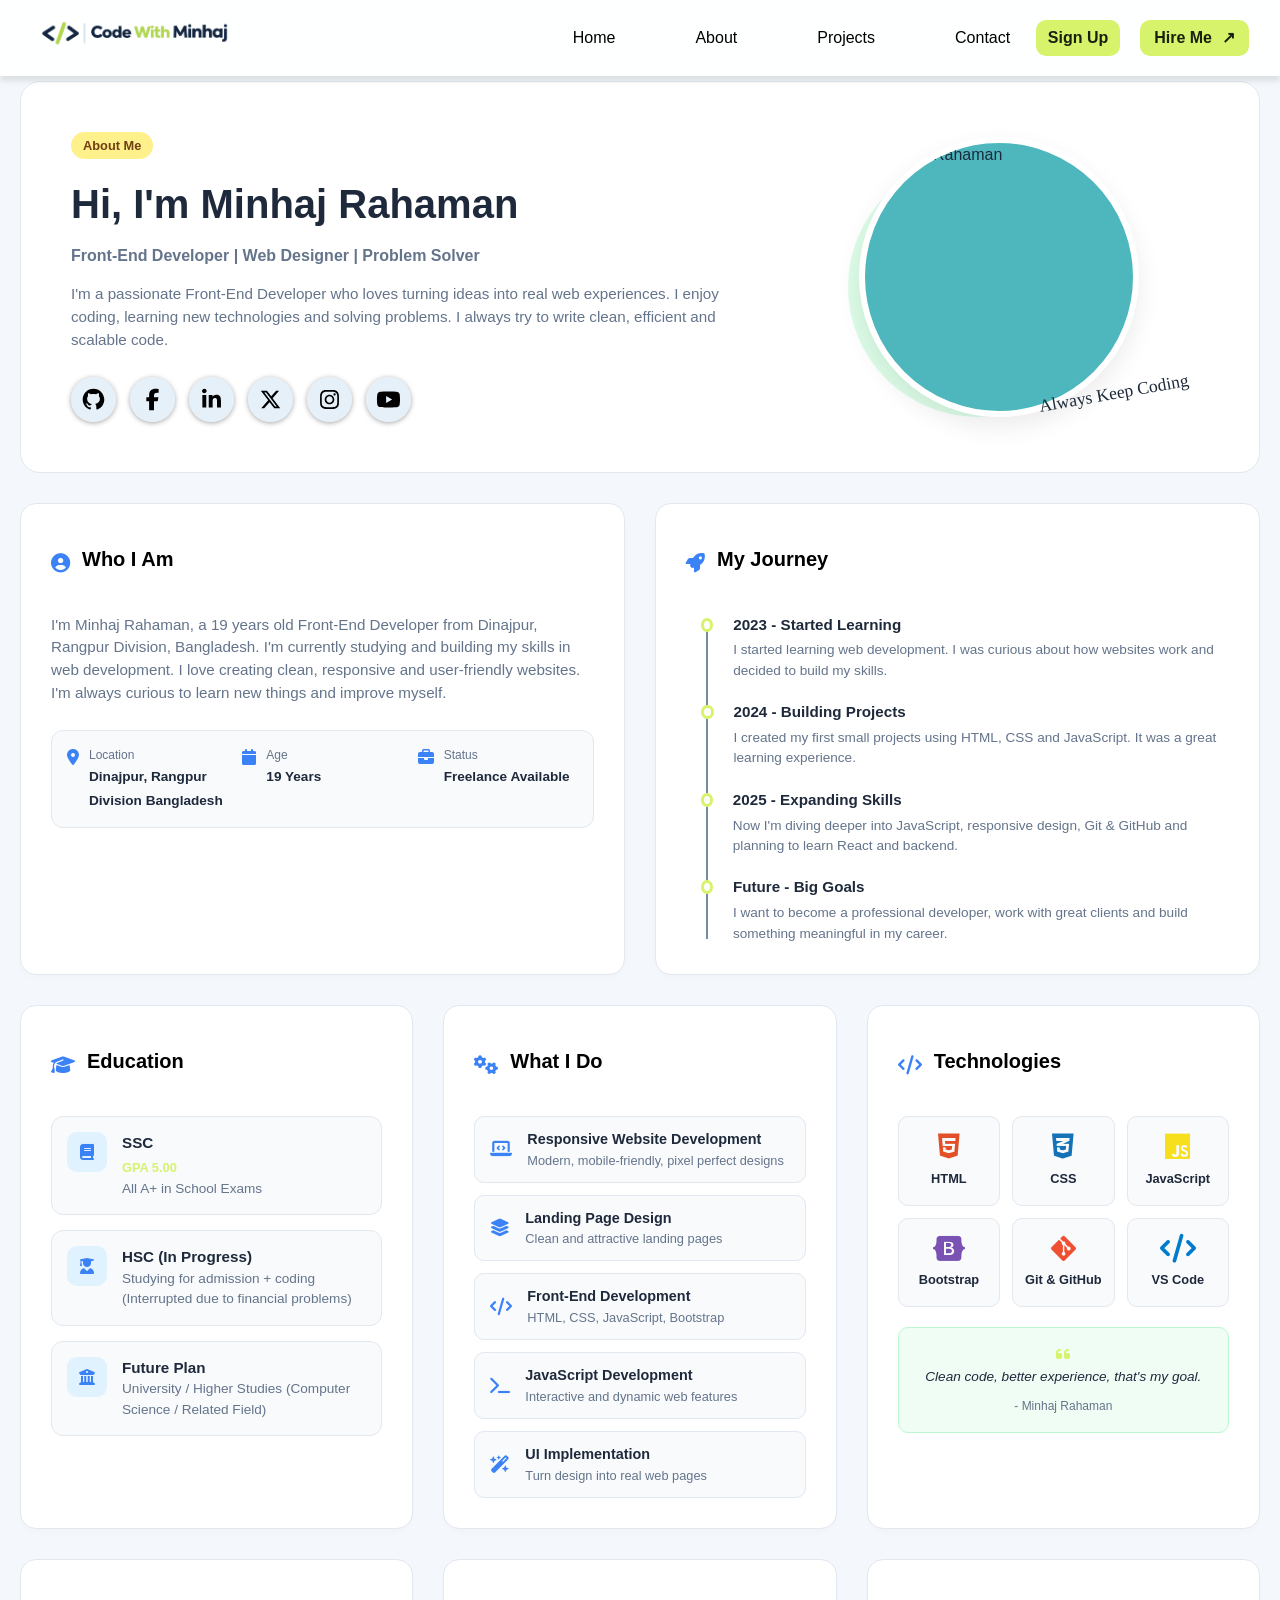
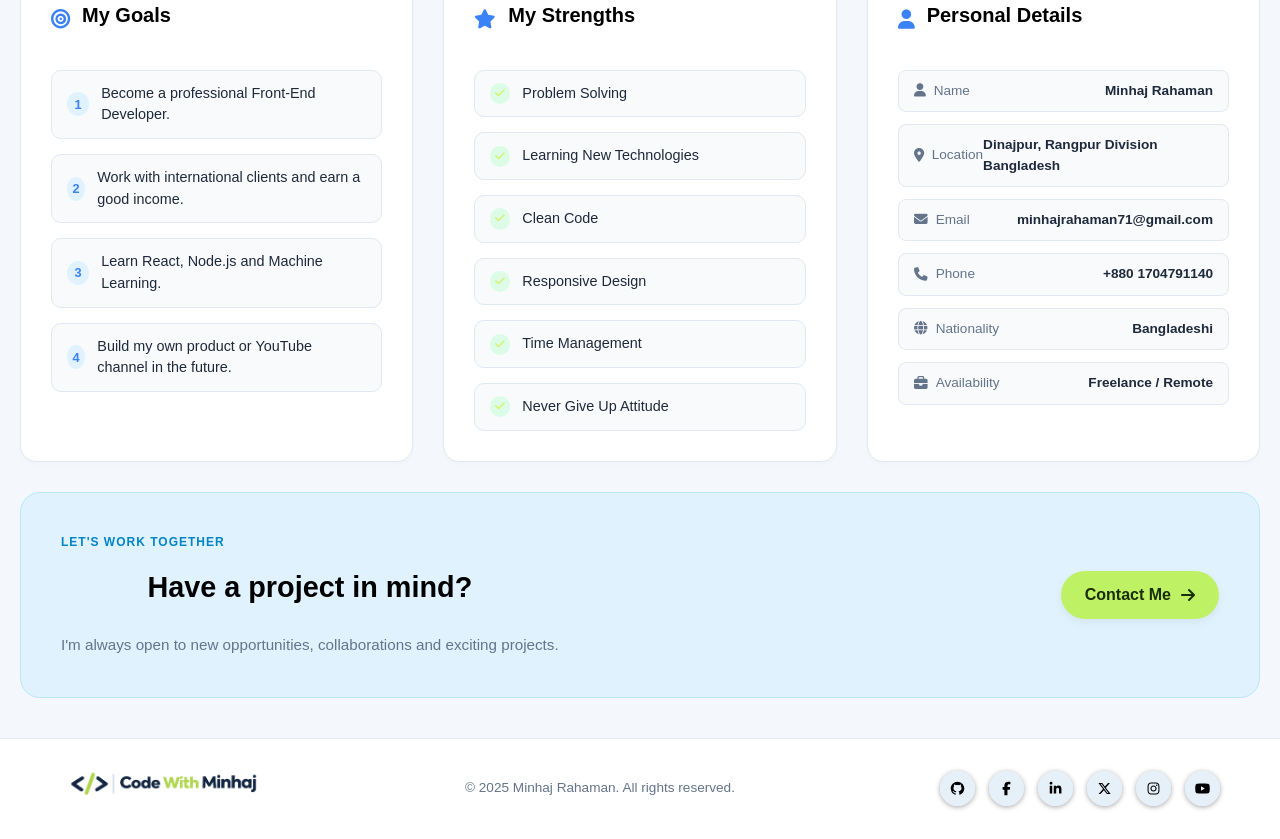
==== about.html @ d159ca9b "Add files via upload" ====
<!DOCTYPE html>
<html lang="en">

<head>
    <meta charset="UTF-8">
    <meta name="viewport" content="width=device-width, initial-scale=1.0">
    <title>Code With Minhaj - Portfolio</title>
    <link rel="stylesheet" href="./CSS ALL/about.css">
    <link rel="stylesheet" href="./CSS ALL/signup.css">
    <link rel="stylesheet" href="https://cdnjs.cloudflare.com/ajax/libs/font-awesome/6.4.0/css/all.min.css">
</head>

<body>

    <!-- Header Section -->
    <header class="site-header">
        <nav class="navbar" aria-label="Primary navigation">
            <div class="logo">
                <img class="logo-icon" src="./assets/image/logo/logo.svg" alt="Logo">
            </div>
            <button class="menu-toggle" type="button" aria-expanded="false" aria-controls="primary-menu">
                <span class="menu-icon" aria-hidden="true"><span></span><span></span></span>
                <span class="sr-only">Open menu</span>
            </button>
            <div class="nav-menu" id="primary-menu">
                <div class="nav-links">
                    <a href="index.html">Home</a>
                    <a href="about.html" class="about-link">About</a>
                    <a href="#Projects">Projects</a>
                    <a href="#Contact">Contact</a>
                </div>

                <div class="cta-buttons">

                    <button class="sign-up" id="signUpBtn">Sign Up</button>
                    <a class="nav-cta" href="#Contact">Hire Me<span aria-hidden="true">↗</span></a>
                </div>
            </div>
        </nav>
    </header>

    <!-- Main Container -->
    <main class="main-container">

        <!-- Hero Section -->
        <section class="hero-section">
            <div class="hero-content">
                <span class="badge">About Me</span>
                <h1>Hi, I'm Minhaj Rahaman</h1>
                <p class="subtitle">Front-End Developer | Web Designer | Problem Solver</p>
                <p class="description">I'm a passionate Front-End Developer who loves turning ideas into real web
                    experiences. I enjoy coding, learning new technologies and solving problems. I always try to write
                    clean, efficient and scalable code.</p>
                <div class="social-icons">
                    <div class="social-media-div" id="gitHubLink">
                        <img src="./assets/image/social media icon/github.svg" alt="GitHub" class="social-icon">
                    </div>
                    <div class="social-media-div" id="facebookLink">
                        <img src="./assets/image/social media icon/facebook.svg" alt="Facebook" class="social-icon">
                    </div>
                    <div class="social-media-div" id="linkedInLink">
                        <img src="./assets/image/social media icon/linkedin.svg" alt="LinkedIn" class="social-icon">
                    </div>
                    <div class="social-media-div" id="twitterLink">
                        <img src="./assets/image/social media icon/twitter.svg" alt="Twitter" class="social-icon">
                    </div>
                    <div class="social-media-div" id="instagramLink">
                        <img src="./assets/image/social media icon/instagram.svg" alt="Instagram" class="social-icon">
                    </div>
                    <div class="social-media-div" id="youtubeLink">
                        <img src="./assets/image/social media icon/youtube.svg" alt="YouTube" class="social-icon">
                    </div>
                </div>

            </div>
            </div>
            <div class="hero-image">
                <div class="img-bg-shape"></div>
                <img class="minhaj-image"
                    src="https://static.vecteezy.com/system/resources/thumbnails/054/654/909/small/a-professional-young-man-with-neatly-styled-hair-wearing-a-light-blue-shirt-standing-with-arms-crossed-and-smiling-warmly-isolated-on-transparent-background-png.png"
                    alt="Minhaj Rahaman">
                <span class="floating-text">Always Keep Coding</span>
            </div>
        </section>

        <!-- Grid Section 1: Who I am & My Journey -->
        <div class="grid-row-2">
            <!-- Who I Am -->
            <div class="card who-am-i">
                <div class="card-header">
                    <i class="fa-solid fa-user-circle"></i>
                    <h2>Who I Am</h2>
                </div>
                <p>I'm Minhaj Rahaman, a 19 years old Front-End Developer from Dinajpur, Rangpur Division, Bangladesh.
                    I'm currently studying and building my skills in web development. I love creating clean, responsive
                    and user-friendly websites. I'm always curious to learn new things and improve myself.</p>
                <div class="info-footer">
                    <div class="info-item">
                        <i class="fa-solid fa-location-dot"></i>
                        <div>
                            <span>Location</span>
                            <strong>Dinajpur, Rangpur Division Bangladesh</strong>
                        </div>
                    </div>
                    <div class="info-item">
                        <i class="fa-solid fa-calendar"></i>
                        <div>
                            <span>Age</span>
                            <strong>19 Years</strong>
                        </div>
                    </div>
                    <div class="info-item">
                        <i class="fa-solid fa-briefcase"></i>
                        <div>
                            <span>Status</span>
                            <strong>Freelance Available</strong>
                        </div>
                    </div>
                </div>
            </div>

            <!-- My Journey -->
            <div class="card my-journey">
                <div class="card-header">
                    <i class="fa-solid fa-rocket"></i>
                    <h2>My Journey</h2>
                </div>
                <div class="timeline">
                    <div class="timeline-item">
                        <span class="dot"></span>
                        <div class="timeline-content">
                            <strong>2023 - Started Learning</strong>
                            <p>I started learning web development. I was curious about how websites work and decided to
                                build my skills.</p>
                        </div>
                    </div>
                    <div class="timeline-item">
                        <span class="dot"></span>
                        <div class="timeline-content">
                            <strong>2024 - Building Projects</strong>
                            <p>I created my first small projects using HTML, CSS and JavaScript. It was a great learning
                                experience.</p>
                        </div>
                    </div>
                    <div class="timeline-item">
                        <span class="dot"></span>
                        <div class="timeline-content">
                            <strong>2025 - Expanding Skills</strong>
                            <p>Now I'm diving deeper into JavaScript, responsive design, Git & GitHub and planning to
                                learn React and backend.</p>
                        </div>
                    </div>
                    <div class="timeline-item">
                        <span class="dot"></span>
                        <div class="timeline-content">
                            <strong>Future - Big Goals</strong>
                            <p>I want to become a professional developer, work with great clients and build something
                                meaningful in my career.</p>
                        </div>
                    </div>
                </div>
            </div>
        </div>

        <!-- Grid Section 3: Education, What I Do, Technologies -->
        <div class="grid-row-3">
            <!-- Education -->
            <div class="card education">
                <div class="card-header">
                    <i class="fa-solid fa-graduation-cap"></i>
                    <h2>Education</h2>
                </div>
                <div class="edu-list">
                    <div class="edu-card">
                        <div class="edu-icon"><i class="fa-solid fa-book"></i></div>
                        <div>
                            <h3>SSC</h3>
                            <span class="highlight">GPA 5.00</span>
                            <p>All A+ in School Exams</p>
                        </div>
                    </div>
                    <div class="edu-card">
                        <div class="edu-icon"><i class="fa-solid fa-user-graduate"></i></div>
                        <div>
                            <h3>HSC (In Progress)</h3>
                            <p>Studying for admission + coding (Interrupted due to financial problems)</p>
                        </div>
                    </div>
                    <div class="edu-card">
                        <div class="edu-icon"><i class="fa-solid fa-university"></i></div>
                        <div>
                            <h3>Future Plan</h3>
                            <p>University / Higher Studies (Computer Science / Related Field)</p>
                        </div>
                    </div>
                </div>
            </div>

            <!-- What I Do -->
            <div class="card what-i-do">
                <div class="card-header">
                    <i class="fa-solid fa-gears"></i>
                    <h2>What I Do</h2>
                </div>
                <div class="service-list">
                    <div class="service-item">
                        <i class="fa-solid fa-laptop-code"></i>
                        <div>
                            <strong>Responsive Website Development</strong>
                            <p>Modern, mobile-friendly, pixel perfect designs</p>
                        </div>
                    </div>
                    <div class="service-item">
                        <i class="fa-solid fa-layer-group"></i>
                        <div>
                            <strong>Landing Page Design</strong>
                            <p>Clean and attractive landing pages</p>
                        </div>
                    </div>
                    <div class="service-item">
                        <i class="fa-solid fa-code"></i>
                        <div>
                            <strong>Front-End Development</strong>
                            <p>HTML, CSS, JavaScript, Bootstrap</p>
                        </div>
                    </div>
                    <div class="service-item">
                        <i class="fa-solid fa-terminal"></i>
                        <div>
                            <strong>JavaScript Development</strong>
                            <p>Interactive and dynamic web features</p>
                        </div>
                    </div>
                    <div class="service-item">
                        <i class="fa-solid fa-wand-magic-sparkles"></i>
                        <div>
                            <strong>UI Implementation</strong>
                            <p>Turn design into real web pages</p>
                        </div>
                    </div>
                </div>
            </div>

            <!-- Technologies -->
            <div class="card technologies">
                <div class="card-header">
                    <i class="fa-solid fa-code"></i>
                    <h2>Technologies</h2>
                </div>
                <div class="tech-grid">
                    <div class="tech-item">
                        <i class="fa-brands fa-html5" style="color: #E34F26;"></i>
                        <span>HTML</span>
                    </div>
                    <div class="tech-item">
                        <i class="fa-brands fa-css3-alt" style="color: #1572B6;"></i>
                        <span>CSS</span>
                    </div>
                    <div class="tech-item">
                        <i class="fa-brands fa-js" style="color: #F7DF1E;"></i>
                        <span>JavaScript</span>
                    </div>
                    <div class="tech-item">
                        <i class="fa-brands fa-bootstrap" style="color: #7952B3;"></i>
                        <span>Bootstrap</span>
                    </div>
                    <div class="tech-item">
                        <i class="fa-brands fa-git-alt" style="color: #F05032;"></i>
                        <span>Git & GitHub</span>
                    </div>
                    <div class="tech-item">
                        <i class="fa-solid fa-code" style="color: #007ACC;"></i>
                        <span>VS Code</span>
                    </div>
                </div>
                <div class="quote-box">
                    <i class="fa-solid fa-quote-left"></i>
                    <p>Clean code, better experience, that's my goal.</p>
                    <span>- Minhaj Rahaman</span>
                </div>
            </div>
        </div>

        <!-- Grid Section 4: Goals, Strengths, Personal Details -->
        <div class="grid-row-3">
            <!-- My Goals -->
            <div class="card goals">
                <div class="card-header">
                    <i class="fa-solid fa-bullseye"></i>
                    <h2>My Goals</h2>
                </div>
                <ul class="goal-list">
                    <li><span class="num">1</span> Become a professional Front-End Developer.</li>
                    <li><span class="num">2</span> Work with international clients and earn a good income.</li>
                    <li><span class="num">3</span> Learn React, Node.js and Machine Learning.</li>
                    <li><span class="num">4</span> Build my own product or YouTube channel in the future.</li>
                </ul>
            </div>

            <!-- My Strengths -->
            <div class="card strengths">
                <div class="card-header">
                    <i class="fa-solid fa-star"></i>
                    <h2>My Strengths</h2>
                </div>
                <ul class="strength-list">
                    <li><i class="fa-solid fa-check"></i> Problem Solving</li>
                    <li><i class="fa-solid fa-check"></i> Learning New Technologies</li>
                    <li><i class="fa-solid fa-check"></i> Clean Code</li>
                    <li><i class="fa-solid fa-check"></i> Responsive Design</li>
                    <li><i class="fa-solid fa-check"></i> Time Management</li>
                    <li><i class="fa-solid fa-check"></i> Never Give Up Attitude</li>
                </ul>
            </div>

            <!-- Personal Details -->
            <div class="card personal-details">
                <div class="card-header">
                    <i class="fa-solid fa-user"></i>
                    <h2>Personal Details</h2>
                </div>
                <div class="detail-rows">
                    <div class="detail-row"><span><i class="fa-solid fa-user"></i> Name</span><strong>Minhaj
                            Rahaman</strong></div>
                    <div class="detail-row"><span><i class="fa-solid fa-location-dot"></i>
                            Location</span><strong>Dinajpur, Rangpur Division Bangladesh</strong></div>
                    <div class="detail-row"><span><i class="fa-solid fa-envelope"></i>
                            Email</span><strong>minhajrahaman71@gmail.com</strong></div>
                    <div class="detail-row"><span><i class="fa-solid fa-phone"></i> Phone</span><strong>+880
                            1704791140</strong></div>
                    <div class="detail-row"><span><i class="fa-solid fa-globe"></i>
                            Nationality</span><strong>Bangladeshi</strong></div>
                    <div class="detail-row"><span><i class="fa-solid fa-briefcase"></i>
                            Availability</span><strong>Freelance / Remote</strong></div>
                </div>
            </div>
        </div>

        <!-- Call to Action Banner -->
        <section class="cta-banner">
            <div class="cta-content">
                <span class="cta-subtitle">LET'S WORK TOGETHER</span>
                <h2>Have a project in mind?</h2>
                <p>I'm always open to new opportunities, collaborations and exciting projects.</p>
            </div>
            <div class="cta-action">
                <a href="#contact" class="cta-btn">Contact Me <i class="fa-solid fa-arrow-right"></i></a>
                <div class="arrow-sketch"></div>
            </div>
        </section>

    </main>

    <!-- Footer -->
    <footer class="footer">
        <div class="footer-container">
            <div class="logo">
                <img class="logo-icon" src="./assets/image/logo/logo.svg" alt="Logo">
            </div>
            <p>&copy; 2025 Minhaj Rahaman. All rights reserved.</p>
            <div class="social-icons-copy">
                <div class="social-media-div" id="gitHubLinkCopy">
                    <img src="./assets/image/social media icon/github.svg" alt="GitHub" class="social-icon-copy">
                </div>
                <div class="social-media-div" id="facebookLinkCopy">
                    <img src="./assets/image/social media icon/facebook.svg" alt="Facebook" class="social-icon-copy">
                </div>
                <div class="social-media-div" id="linkedInLinkCopy">
                    <img src="./assets/image/social media icon/linkedin.svg" alt="LinkedIn" class="social-icon-copy">
                </div>
                <div class="social-media-div" id="twitterLinkCopy">
                    <img src="./assets/image/social media icon/twitter.svg" alt="Twitter" class="social-icon-copy">
                </div>
                <div class="social-media-div" id="instagramLinkCopy">
                    <img src="./assets/image/social media icon/instagram.svg" alt="Instagram" class="social-icon-copy">
                </div>
                <div class="social-media-div" id="youtubeLinkCopy">
                    <img src="./assets/image/social media icon/youtube.svg" alt="YouTube" class="social-icon-copy">
                </div>
            </div>
        </div>
    </footer>
    <div class="signup-popup" id="signUpPopup">
        <div class="signup-box">
            <button id="closeBtn">&times;</button>
            <h2>Creat Account</h2>
            <form action="" class="signup-form">
                <div class="email-section name-section">
                    <span class="form-input-name input-type-name">Name</span>
                    <input class="input-email" id="inputName" type="username" placeholder="Enter your Name" required>
                </div>
                <div class="email-section">
                    <label class="input-type-name" for="inputEmail">Email</label>
                    <input class="input-email" id="inputEmail" type="email" placeholder="Enter your Email" required>
                </div>
                <div class="email-section password-section">
                    <label class="input-type-name" for="inputPassword">Password</label>
                    <input class="input-email" id="inputPassword" type="password" placeholder="Enter a strong Password"
                        required>
                </div>
                <button type="submit" class="submit-button">Submit</button>
            </form>
        </div>
    </div>
    <script src="./javascript/about.js"></script>

</body>

</html>
---- CSS ALL/about.css ----
/* CSS Stylesheet (style.css) */
@import url('https://fonts.googleapis.com/css2?family=Inter:wght@300;400;500;600;700&display=swap');

:root {
    --primary-bg: #f4f8fc;
    --card-bg: #ffffff;
    --text-main: #1e293b;
    --text-muted: #64748b;
    --accent-blue: #3b82f6;
    --accent-green: #d6f36b;
    --badge-bg: #e0f2fe;
    --badge-text: #0284c7;
    --yellow-badge: #fef08a;
    --border-color: #e2e8f0;
}

:root {
    --ink: #f5f4ef;
    --muted: #a9aaa7;
    --line: rgba(245, 244, 239, 0.14);
    --surface: rgba(255, 255, 255, 0.9);
    --accent: #d6f36b;
}

* {
    margin: 0;
    padding: 0;
    box-sizing: border-box;
    font-family: 'Inter', sans-serif;
}

body {
    background-color: var(--primary-bg);
    color: var(--text-main);
    line-height: 1.5;
}

/* Header */
.site-header {
    position: fixed;
    z-index: 10;
    top: 0;
    width: 100%;
}

.brand-text {
    font-size: 20px;
    font-weight: 700;
    cursor: default;
}

a {
    text-decoration: none;
}

.navbar {
    display: flex;
    align-items: center;
    justify-content: space-between;
    min-height: 76px;
    margin: 0 auto;
    padding: 0 30px 0 30px;
    border: 1px solid var(--line);
    background: var(--surface);
    box-shadow: 0 5px 5px rgba(17, 22, 21, 0.1);
    backdrop-filter: blur(18px);
}

.brand,
.nav-links a,
.nav-cta {
    text-decoration: none;
}

.logo {
    width: 200px;
}

.logo-icon {
    width: 206px;
    height: 33px;
    object-fit: cover;
    cursor: pointer;
}

.nav-menu {
    display: flex;
    align-items: center;
    gap: clamp(22px, 2vw, 32px);
}

.nav-links {
    display: flex;
    align-items: center;
    gap: clamp(32px, 7vw, 80px);
    font-weight: 500;
}

.nav-links a {
    position: relative;
    padding: 22px 0;
    color: hsl(0, 0%, 0%);
    font-size: 16px;
    transition: color 180ms ease;
}

.nav-links a::after {
    position: absolute;
    right: 0;
    bottom: 15px;
    left: 0;
    height: 2px;
    background: hsl(73, 54%, 58%);
    content: '';
    transform: scaleX(0);
    transform-origin: right;
    transition: transform 180ms ease;
}

.nav-links a:hover,
.nav-links a:focus-visible {
    color: hwb(0 50% 50%);
}

.nav-links a:hover::after,
.nav-links a:focus-visible::after {
    transform: scaleX(1);
    transform-origin: left;
    background: lab(94.26% -30.43 64.94);
}

.cta-buttons {
    display: flex;
    gap: 20px;
}


.sign-up {
    background: var(--accent);
    font-size: 16px;
    font-weight: 700;
    color: #18200f;
    border: none;
    border-radius: 10px;
    padding: 9px 12px;
    cursor: pointer;
    transition: transform 180ms ease, background 180ms ease;
}

.sign-up:hover {
    background: #e2ff84;
    transform: translateY(-2px);
}


.nav-cta {
    display: inline-flex;
    align-items: center;
    gap: 10px;
    min-height: 35px;
    padding: 0 14px;
    border-radius: 10px;
    color: #18200f;
    background: var(--accent);
    font-size: 16px;
    font-weight: 700;
    transition: transform 180ms ease, background 180ms ease;
}

.nav-cta:hover,
.nav-cta:focus-visible {
    background: #e2ff84;
    transform: translateY(-2px);
}


.menu-toggle {
    display: none;
    width: 42px;
    height: 42px;
    padding: 0;
    border: 1px solid var(--line);
    border-radius: 10px;
    color: #111615;
    background: transparent;
    cursor: pointer;
}

.menu-icon {
    display: grid;
    gap: 5px;
    width: 18px;
    margin: auto;
}

.menu-icon span {
    display: block;
    height: 1px;
    background: currentColor;
    transition: transform 180ms ease;
}

.menu-toggle[aria-expanded='true'] .menu-icon span:first-child {
    transform: translateY(3px) rotate(45deg);
}

.menu-toggle[aria-expanded='true'] .menu-icon span:last-child {
    transform: translateY(-3px) rotate(-45deg);
}

.sr-only {
    position: absolute;
    width: 1px;
    height: 1px;
    padding: 0;
    overflow: hidden;
    clip: rect(0, 0, 0, 0);
    white-space: nowrap;
    border: 0;
}


/* Main Container */
.main-container {
    max-width: 1567px;
    margin: 30px auto;
    margin-top: 81px;
    padding: 0 20px;
    display: flex;
    flex-direction: column;
    gap: 30px;
}

/* Common Card Styles */
.card {
    background: var(--card-bg);
    border-radius: 16px;
    padding: 30px;
    border: 1px solid var(--border-color);
    box-shadow: 0 4px 6px -1px rgba(0, 0, 0, 0.02);
}

.card-header {
    display: flex;
    align-items: center;
    gap: 12px;
    margin-bottom: 20px;
}

.card-header i {
    font-size: 1.2rem;
    color: var(--accent-blue);
}

.card-header h2 {
    font-size: 1.25rem;
    font-weight: 700;
}

/* Hero Section */
.hero-section {
    background: var(--card-bg);
    border-radius: 20px;
    padding: 50px;
    display: grid;
    grid-template-columns: 1.2fr 0.8fr;
    gap: 40px;
    align-items: center;
    border: 1px solid var(--border-color);
}

.badge {
    background: var(--yellow-badge);
    color: #713f12;
    padding: 4px 12px;
    border-radius: 20px;
    font-size: 0.8rem;
    font-weight: 600;
    display: inline-block;
    margin-bottom: 15px;
}

.hero-content h1 {
    font-size: 2.5rem;
    font-weight: 800;
    margin-bottom: 10px;
}

.subtitle {
    color: var(--text-muted);
    font-weight: 600;
    margin-bottom: 15px;
}

.description {
    color: var(--text-muted);
    font-size: 0.95rem;
    margin-bottom: 25px;
}

.social-icons {
    display: flex;
    gap: 14px;
}

.social-icon {
    width: 45px;
    height: 45px;
    background-color: hwb(208 86% 3% / 0.726);
    border-radius: 50%;
    display: flex;
    padding: 9px;
    align-items: center;
    justify-content: center;
    color: #4b5563;
    box-shadow: 0 1px 5px rgba(160, 160, 160, 0.945);
    text-decoration: none;
    transition: all 0.3s ease;
    cursor: pointer;
}

.social-icon:hover {
    color: #ffffff;
    background-color: lab(83.5% -1.04 -4.29 / 0.726);
}

.social-icon:active {
    transform: scale(0.9);
}

.social-icons-copy {
    display: flex;
    gap: 14px;
}

.social-icon-copy {
    width: 35px;
    height: 35px;
    background-color: hwb(208 86% 3% / 0.726);
    border-radius: 50%;
    display: flex;
    padding: 9px;
    align-items: center;
    justify-content: center;
    color: #4b5563;
    box-shadow: 0 1px 5px rgba(160, 160, 160, 0.945);
    text-decoration: none;
    transition: all 0.3s ease;
    cursor: pointer;
}

.social-icon-copy:hover {
    color: #ffffff;
    background-color: lab(83.5% -1.04 -4.29 / 0.726);
}

.social-icon-copy:active {
    transform: scale(0.9);
}

img.minhaj-image {
    background: #4db7bd;
    margin-left: 20px;
}

.hero-image {
    position: relative;
    display: flex;
    justify-content: center;
}

.hero-image img {
    width: 280px;
    height: 280px;
    object-fit: cover;
    border-radius: 50%;
    border: 6px solid #fff;
    box-shadow: 0 10px 25px rgba(0, 0, 0, 0.08);
    position: relative;
    z-index: 2;
}

.img-bg-shape {
    position: absolute;
    width: 260px;
    height: 260px;
    background: #dcfce7;
    border-radius: 50%;
    top: 20px;
    right: 101px;
    z-index: 1;
}

.floating-text {
    position: absolute;
    bottom: 10px;
    right: 20px;
    font-family: cursive;
    font-size: 1.1rem;
    color: var(--text-main);
    transform: rotate(-10deg);
    z-index: 3;
}

/* Layout Grids */
.grid-row-2 {
    display: grid;
    grid-template-columns: 1fr 1fr;
    gap: 30px;
}

.grid-row-3 {
    display: grid;
    grid-template-columns: repeat(3, 1fr);
    gap: 30px;
}

/* Who I Am Extra */
.who-am-i p {
    color: var(--text-muted);
    font-size: 0.95rem;
    margin-bottom: 25px;
}

.info-footer {
    display: grid;
    grid-template-columns: repeat(3, 1fr);
    gap: 15px;
    background: #f8fafc;
    padding: 15px;
    border-radius: 12px;
    border: 1px solid var(--border-color);
}

.info-item {
    display: flex;
    gap: 10px;
    align-items: flex-start;
}

.info-item i {
    color: var(--accent-blue);
    margin-top: 3px;
}

.info-item span {
    display: block;
    font-size: 0.75rem;
    color: var(--text-muted);
}

.info-item strong {
    font-size: 0.85rem;
    color: var(--text-main);
}

/* Timeline */
.timeline {
    display: flex;
    flex-direction: column;
    gap: 20px;
    position: relative;
    padding-left: 15px;
}

.timeline::before {
    content: '';
    position: absolute;
    left: 20px;
    top: 5px;
    bottom: 5px;
    width: 2px;
    background: #788ba5;
}

.timeline::after {
    content: '';
    position: absolute;
    left: 20px;
    top: 5px;
    width: 2px;
    height: var(--timeline-progress, 0%);
    background-color: #bdf500;
    z-index: 1;
    transition: height 0.08s linear;
}

.timeline-item {
    position: relative;
    display: flex;
    gap: 20px;
}

.timeline-item .dot {
    width: 14px;
    height: 14px;
    background: #fff;
    border: 3px solid var(--accent-green);
    border-radius: 50%;
    margin-top: 4px;
    position: relative;
    z-index: 2;
}

.timeline-content strong {
    font-size: 0.95rem;
    display: block;
    margin-bottom: 4px;
}

.timeline-content p {
    font-size: 0.85rem;
    color: var(--text-muted);
}

/* Education */
.edu-list {
    display: flex;
    flex-direction: column;
    gap: 15px;
}

.edu-card {
    display: flex;
    gap: 15px;
    background: #f8fafc;
    padding: 15px;
    border-radius: 12px;
    border: 1px solid var(--border-color);
}

.edu-icon {
    background: #e0f2fe;
    color: var(--accent-blue);
    width: 40px;
    height: 40px;
    border-radius: 10px;
    display: flex;
    align-items: center;
    justify-content: center;
    flex-shrink: 0;
}

.edu-card h3 {
    font-size: 0.95rem;
    font-weight: 700;
}

.edu-card .highlight {
    font-size: 0.8rem;
    color: var(--accent-green);
    font-weight: 600;
}

.edu-card p {
    font-size: 0.85rem;
    color: var(--text-muted);
}

/* What I Do */
.service-list {
    display: flex;
    flex-direction: column;
    gap: 12px;
}

.service-item {
    display: flex;
    align-items: center;
    gap: 15px;
    background: #f8fafc;
    padding: 12px 15px;
    border-radius: 10px;
    border: 1px solid var(--border-color);
}

.service-item i {
    font-size: 1.1rem;
    color: var(--accent-blue);
}

.service-item strong {
    font-size: 0.9rem;
    display: block;
}

.service-item p {
    font-size: 0.8rem;
    color: var(--text-muted);
}

/* Technologies */
.tech-grid {
    display: grid;
    grid-template-columns: repeat(3, 1fr);
    gap: 12px;
    margin-bottom: 20px;
}

.tech-item {
    background: #f8fafc;
    border: 1px solid var(--border-color);
    padding: 15px 10px;
    text-align: center;
    border-radius: 10px;
}

.tech-item i {
    font-size: 1.8rem;
    margin-bottom: 5px;
    display: block;
}

.tech-item span {
    font-size: 0.8rem;
    font-weight: 600;
}

.quote-box {
    background: #f0fdf4;
    border: 1px solid #bbf7d0;
    padding: 15px;
    border-radius: 10px;
    text-align: center;
}

.quote-box i {
    color: var(--accent-green);
    font-size: 1rem;
    margin-bottom: 5px;
}

.quote-box p {
    font-size: 0.85rem;
    font-style: italic;
    color: var(--text-main);
    margin-bottom: 5px;
}

.quote-box span {
    font-size: 0.75rem;
    color: var(--text-muted);
}

/* Goals & Strengths */
.goal-list,
.strength-list {
    list-style: none;
    display: flex;
    flex-direction: column;
    gap: 15px;
}

.goal-list li,
.strength-list li {
    display: flex;
    align-items: center;
    gap: 12px;
    font-size: 0.9rem;
    background: #f8fafc;
    padding: 12px 15px;
    border-radius: 10px;
    border: 1px solid var(--border-color);
}

.goal-list .num {
    background: #e0f2fe;
    color: var(--accent-blue);
    width: 24px;
    height: 24px;
    border-radius: 50%;
    display: flex;
    align-items: center;
    justify-content: center;
    font-size: 0.8rem;
    font-weight: bold;
}

.strength-list i {
    color: var(--accent-green);
    background: #dcfce7;
    padding: 5px;
    border-radius: 50%;
    font-size: 0.7rem;
}

/* Personal Details */
.detail-rows {
    display: flex;
    flex-direction: column;
    gap: 12px;
}

.detail-row {
    display: flex;
    justify-content: space-between;
    font-size: 0.85rem;
    background: #f8fafc;
    padding: 10px 15px;
    border-radius: 8px;
    border: 1px solid var(--border-color);
}

.detail-row span {
    color: var(--text-muted);
    display: flex;
    gap: 8px;
    align-items: center;
}

.detail-row strong {
    color: var(--text-main);
}

/* CTA Banner */
.cta-banner {
    background: #e0f2fe;
    border: 1px solid #bae6fd;
    border-radius: 20px;
    padding: 40px;
    display: flex;
    justify-content: space-between;
    align-items: center;
}

.cta-subtitle {
    font-size: 0.75rem;
    font-weight: 700;
    color: var(--badge-text);
    letter-spacing: 1px;
    display: block;
    margin-bottom: 5px;
}

.cta-banner h2 {
    font-size: 1.8rem;
    font-weight: 800;
    margin-bottom: 5px;
}

.cta-banner p {
    color: var(--text-muted);
    font-size: 0.95rem;
}

.cta-btn {
    background: #bef264;
    color: #1a2e05;
    padding: 12px 24px;
    border-radius: 30px;
    text-decoration: none;
    font-weight: 700;
    display: flex;
    align-items: center;
    gap: 10px;
    box-shadow: 0 4px 10px rgba(0, 0, 0, 0.05);
}

/* Footer */
.footer {
    background: var(--card-bg);
    border-top: 1px solid var(--border-color);
    padding: 30px 0;
    margin-top: 40px;
}

.footer-container {
    max-width: 1200px;
    margin: 0 auto;
    padding: 0 20px;
    display: flex;
    justify-content: space-between;
    align-items: center;
}

.footer p {
    font-size: 0.85rem;
    color: var(--text-muted);
}

/* Responsive design */
@media(max-width: 992px) {

    .grid-row-3,
    .grid-row-2,
    .hero-section {
        grid-template-columns: 1fr;
    }
}

@media (max-width: 860px) {
    .site-header {
        padding: 0px 0px;
    }

    .navbar {
        min-height: 60px;
        padding-left: 10px;
    }

    .brand {
        font-size: 14px;
    }

    .brand-mark {
        width: 34px;
        height: 34px;
    }

    .menu-toggle {
        display: block;
    }

    .nav-menu {
        position: absolute;
        top: calc(100% + 8px);
        right: 0;
        left: 0;
        display: grid;
        gap: 8px;
        padding: 10px;
        border: 1px solid var(--line);
        border-radius: 14px;
        background: rgba(255, 255, 255, 0.98);
        box-shadow: 0 18px 40px rgba(0, 0, 0, 0.24);
        opacity: 0;
        pointer-events: none;
        transform: translateY(-8px);
        transition: opacity 180ms ease, transform 180ms ease;
    }

    .nav-menu.is-open {
        opacity: 1;
        pointer-events: auto;
        transform: translateY(0);
    }

    .nav-links {
        display: grid;
        gap: 2px;
    }

    .nav-links a {
        padding: 14px 12px;
        border-radius: 8px;
    }

    .nav-links a:hover,
    .nav-links a:focus-visible {
        background: rgba(245, 244, 239, 0.06);
    }

    .nav-links a::after {
        display: none;
    }

    .nav-cta {
        justify-content: center;
        min-height: 46px;
        margin-top: 4px;
    }
}
---- CSS ALL/signup.css ----
* {
    margin: 0;
    padding: 0;
    box-sizing: border-box;
    font-family: Arial, Helvetica, sans-serif;
}

.signup-popup {
    display: none;
    /* ডিফল্টভাবে এটি বন্ধ থাকবে */
    position: fixed;
    top: 0;
    left: 0;
    width: 100%;
    height: 100%;
    background-color: rgba(0, 0, 0, 0.658);
    justify-content: center;
    align-items: center;
    z-index: 1000;
}

.signup-box {
    height: 490px;
    max-width: 400px;
    background: hsl(212, 31%, 81%);
    width: 100%;
    border: 2px solid gray;
    border-radius: 20px;
    box-shadow: 0 5px 5px rgba(17, 22, 21, 0.1);
}

button#closeBtn {
    padding: 5px 9px;
    font-size: 18px;
    margin-top: 10px;
    margin-left: 10px;
    border: none;
    background: #d6f36b;
    border-radius: 5px;
    cursor: pointer;
    transition: transform 180ms ease, background 180ms ease;
}

button#closeBtn:hover {
    background: #e2ff84;
    transform: translateY(-2px);
}

h2 {
    text-align: center;
    padding-top: 10px;
    padding-bottom: 20px;
    color: black;
}

form.signup-form {
    display: flex;
    justify-content: center;
    align-items: center;
    flex-direction: column;
}

.email-section {
    display: flex;
    justify-content: center;
    flex-direction: column;
    gap: 5px;
}

.input-type-name {
    font-size: 17px;
    margin-top: 20px;
    color: black;
}

.input-email {
    height: 35px;
    width: 300px;
    padding: 0px 15px;
    font-size: 12px;
    border: 1px solid black;
    border-radius: 10px;
    background: #f7f4f4;
    margin: 10px 0px;
}


button.submit-button {
    font-size: 17px;
    padding: 7px 100px;
    border: none;
    border-radius: 20px;
    background: #d6f36b;
    margin: 15px 0px;
    cursor: pointer;
    transition: transform 180ms ease, background 180ms ease;
}

button.submit-button:hover {
    background: #e2ff84;
    transform: translateY(-2px);
}

@media (max-width:414px) {
    button#closeBtn {
        padding: 5px 9px;
        font-size: 16px;
        margin-top: 10px;
        margin-left: 10px;
        border: none;
        background: #d6f36b;
        border-radius: 5px;
        cursor: pointer;
        transition: transform 180ms ease, background 180ms ease;
    }

    .signup-box {
        height: 450px;
        max-width: 300px;
        background: hsl(212, 31%, 81%);
        width: 100%;
        border: 2px solid gray;
        border-radius: 20px;
        box-shadow: 0 5px 5px rgba(17, 22, 21, 0.1);
    }

    .input-type-name {
        font-size: 15px;
        margin-top: 16px;
        color: black;
    }

    .input-email {
        height: 35px;
        width: 250px;
        padding: 0px 15px;
        font-size: 12px;
        border: 1px solid black;
        border-radius: 10px;
        background: #f7f4f4;
        margin: 10px 0px;
    }

    button.submit-button {
        font-size: 15px;
        padding: 7px 100px;
        border: none;
        border-radius: 20px;
        background: #d6f36b;
        margin: 15px 0px;
        cursor: pointer;
        transition: transform 180ms ease, background 180ms ease;
    }
}
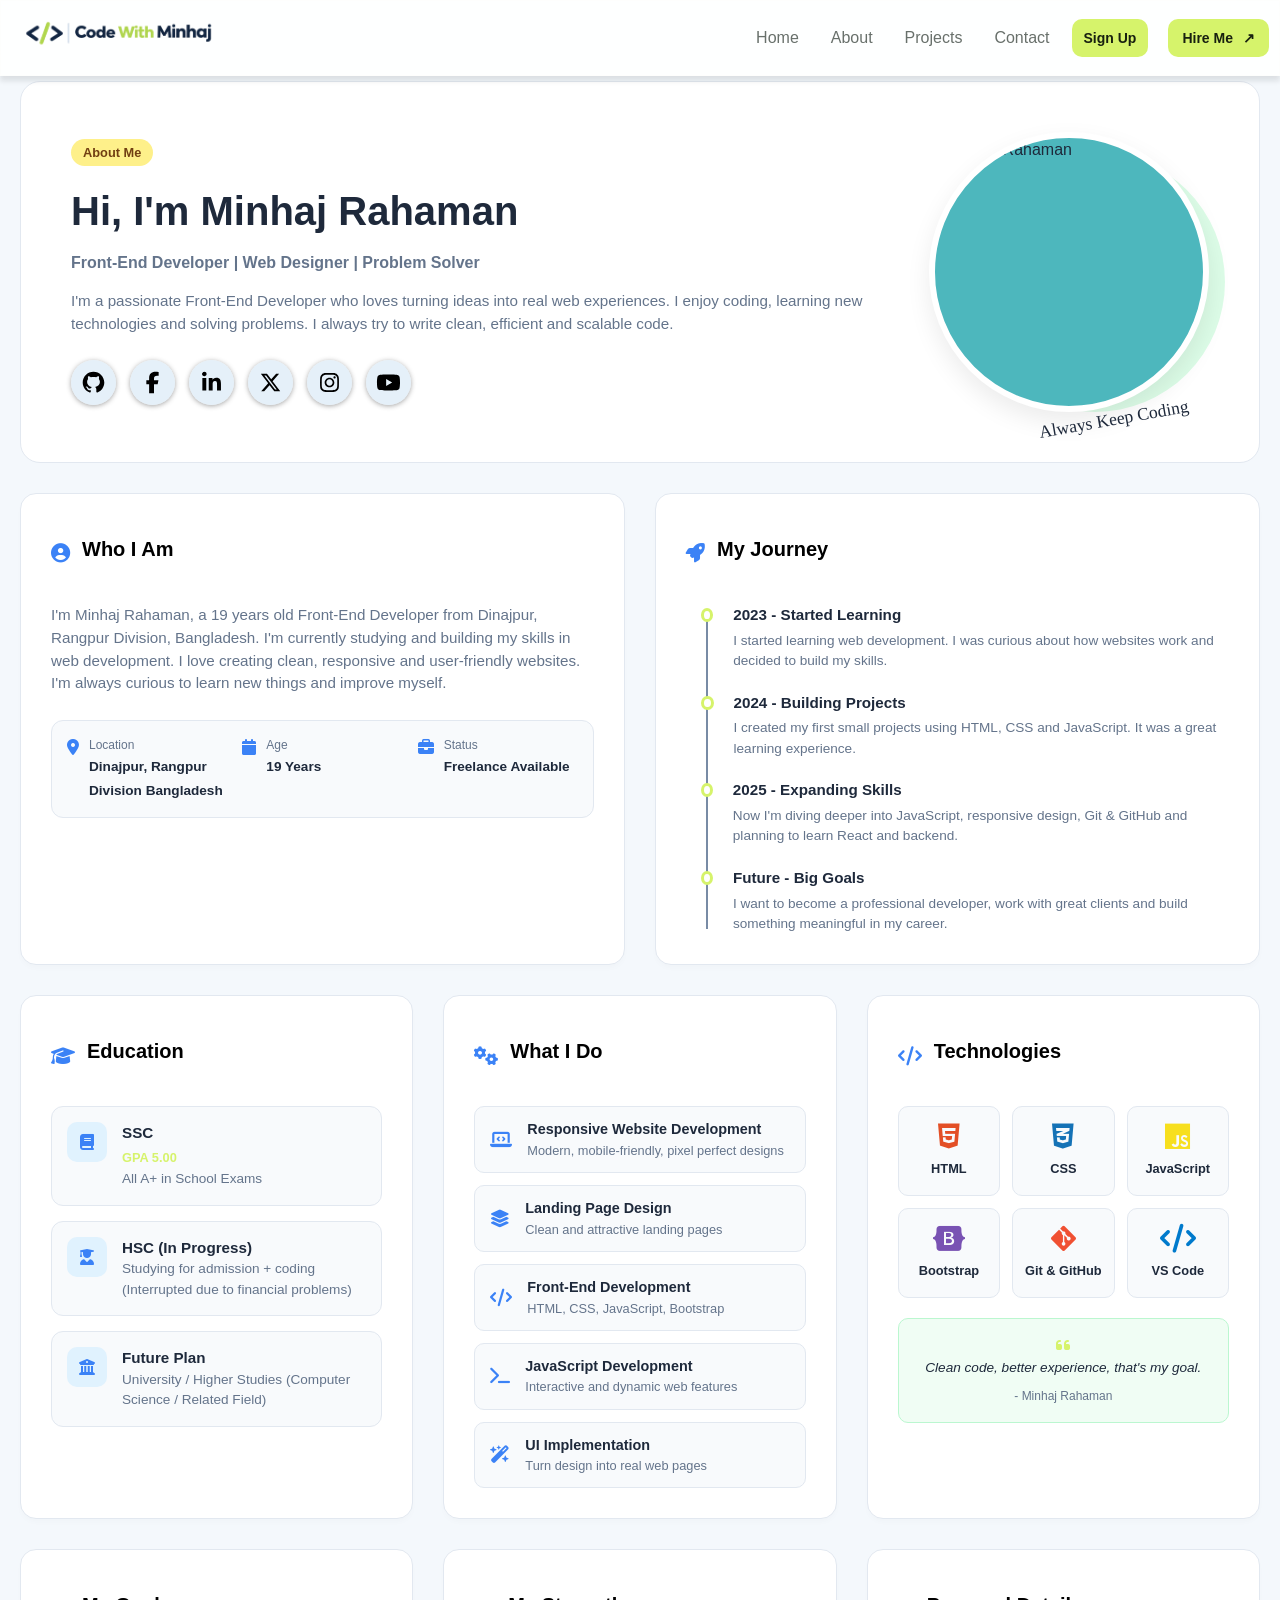
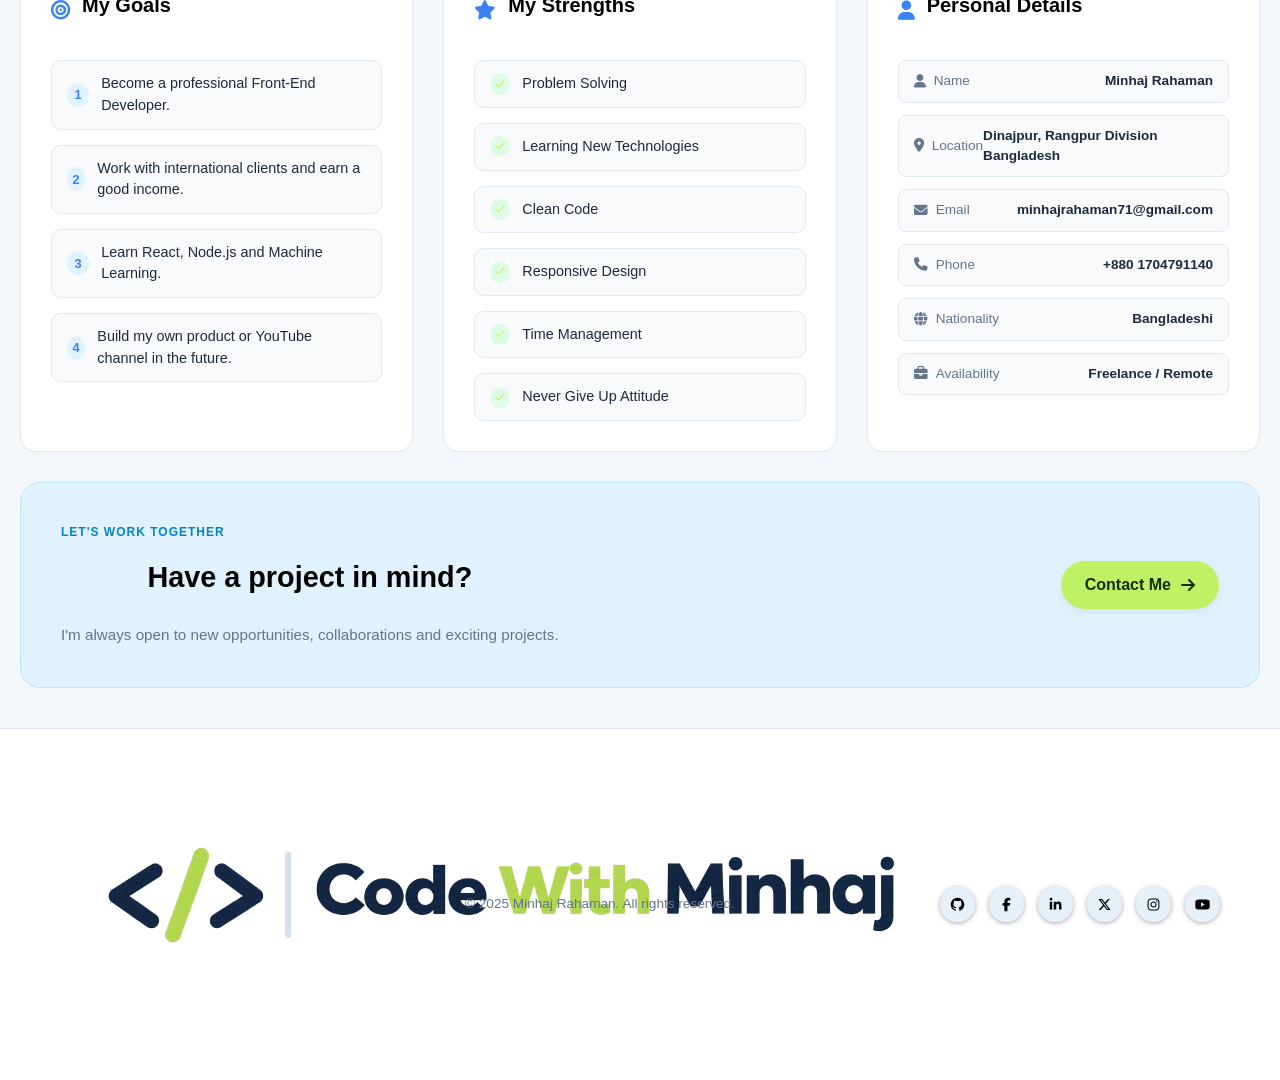
==== commit 7e6ccec5: "Add files via upload" ====
--- a/about.html
+++ b/about.html
@@ -355,7 +355,7 @@
     <footer class="footer">
         <div class="footer-container">
             <div class="logo">
-                <img class="logo-icon" src="./assets/image/logo/logo.svg" alt="Logo">
+                <img class="logo-icon-copy" src="./assets/image/logo/logo.svg" alt="Logo">
             </div>
             <p>&copy; 2025 Minhaj Rahaman. All rights reserved.</p>
             <div class="social-icons-copy">
--- a/CSS ALL/about.css
+++ b/CSS ALL/about.css
@@ -262,8 +262,9 @@
     background: var(--card-bg);
     border-radius: 20px;
     padding: 50px;
-    display: grid;
-    grid-template-columns: 1.2fr 0.8fr;
+    display: flex;
+    justify-content: space-around;
+    /* grid-template-columns: 1.2fr 0.8fr;*/
     gap: 40px;
     align-items: center;
     border: 1px solid var(--border-color);
@@ -387,13 +388,13 @@
     background: #dcfce7;
     border-radius: 50%;
     top: 20px;
-    right: 101px;
+    right: -20px;
     z-index: 1;
 }
 
 .floating-text {
     position: absolute;
-    bottom: 10px;
+    bottom: -20px;
     right: 20px;
     font-family: cursive;
     font-size: 1.1rem;
@@ -779,13 +780,251 @@
 }
 
 /* Responsive design */
-@media(max-width: 992px) {
+
+@media (max-width:1342px) {
+    .site-header {
+        position: fixed;
+        z-index: 10;
+        top: 0;
+        width: 100%;
+        padding: 0px 0vw;
+    }
+
+    .nav-menu {
+        display: flex;
+        align-items: center;
+        gap: clamp(22px, 1vw, 32px);
+    }
+
+    .nav-links {
+        display: flex;
+        align-items: center;
+        gap: clamp(22px, 7vw, 40px);
+        font-weight: 500;
+    }
+
+    .navbar {
+        display: flex;
+        align-items: center;
+        justify-content: space-between;
+        max-width: 1600px;
+        min-height: 76px;
+        margin: 0 auto;
+        padding: 0 10px 0 14px;
+        border-radius: 0px;
+        border: 1px solid var(--line);
+        background: var(--surface);
+        box-shadow: 0 5px 5px rgba(17, 22, 21, 0.1);
+        backdrop-filter: blur(18px);
+    }
+
+    .sign-up {
+        background: var(--accent);
+        font-size: 16px;
+        font-weight: 700;
+        color: #18200f;
+        border: none;
+        border-radius: 10px;
+        padding: 11px 12px;
+        cursor: pointer;
+        transition: transform 180ms ease, background 180ms ease;
+    }
+
+    .nav-cta {
+        display: inline-flex;
+        align-items: center;
+        gap: 10px;
+        min-height: 40px;
+        padding: 0 15px;
+        border-radius: 10px;
+        color: #18200f;
+        background: var(--accent);
+        font-size: 16px;
+        font-weight: 700;
+        transition: transform 180ms ease, background 180ms ease;
+    }
+
+    .img-bg-shape {
+        position: absolute;
+        width: 260px;
+        height: 260px;
+        background: #dcfce7;
+        border-radius: 50%;
+        top: 20px;
+        right: -16px;
+        z-index: 1;
+    }
+}
+
+@media (max-width:1290px) {
+    .nav-links {
+        display: flex;
+        align-items: center;
+        gap: clamp(32px, 7vw, 26px);
+        font-weight: 500;
+    }
+
+    .nav-links a {
+        position: relative;
+        color: #68706b;
+        font-size: 16px;
+        transition: color 180ms ease;
+    }
+
+    .nav-menu {
+        display: flex;
+        align-items: center;
+        gap: clamp(10px, 10px);
+    }
+
+    .sign-up {
+        background: var(--accent);
+        font-size: 14px;
+        font-weight: 700;
+        color: #18200f;
+        border: none;
+        border-radius: 10px;
+        padding: 11px 12px;
+        cursor: pointer;
+        transition: transform 180ms ease, background 180ms ease;
+    }
+
+    .nav-cta {
+        display: inline-flex;
+        align-items: center;
+        gap: 10px;
+        min-height: 37px;
+        padding: 0 14px;
+        border-radius: 10px;
+        color: #18200f;
+        background: var(--accent);
+        font-size: 14px;
+        font-weight: 700;
+        transition: transform 180ms ease, background 180ms ease;
+    }
+}
+
+@media (max-width:1100px) {
+    .img-bg-shape {
+        position: absolute;
+        width: 260px;
+        height: 260px;
+        background: #dcfce7;
+        border-radius: 50%;
+        top: 20px;
+        right: 19px;
+        z-index: 1;
+    }
+
+    .floating-text {
+        position: absolute;
+        bottom: -11px;
+        right: 7px;
+        font-family: cursive;
+        font-size: 1.1rem;
+        color: var(--text-main);
+        transform: rotate(-10deg);
+        z-index: 3;
+    }
+
+    .footer-container {
+        margin: 0 auto;
+        padding: 0 20px;
+        display: flex;
+        justify-content: space-between;
+        align-items: center;
+    }
+}
+
+@media (max-width: 1024px) {
+    .img-bg-shape {
+        position: absolute;
+        width: 260px;
+        height: 260px;
+        background: #dcfce7;
+        border-radius: 50%;
+        top: 20px;
+        right: -14px;
+        z-index: 1;
+    }
+
+    .sign-up {
+        background: var(--accent);
+        font-size: 13px;
+        font-weight: 700;
+        color: #18200f;
+        border: none;
+        border-radius: 10px;
+        padding: 11px 12px;
+        cursor: pointer;
+        transition: transform 180ms ease, background 180ms ease;
+    }
+
+    .nav-cta {
+        display: inline-flex;
+        align-items: center;
+        gap: 10px;
+        min-height: 37px;
+        padding: 0 13px;
+        border-radius: 10px;
+        color: #18200f;
+        background: var(--accent);
+        font-size: 13px;
+        font-weight: 700;
+        transition: transform 180ms ease, background 180ms ease;
+    }
+
+
+    .grid-row-3 {
+        display: grid;
+        grid-template-columns: repeat(2, 1fr);
+        gap: 30px;
+    }
+}
+
+@media(max-width: 968px) {
+    .img-bg-shape {
+        position: absolute;
+        width: 260px;
+        height: 260px;
+        background: #dcfce7;
+        border-radius: 50%;
+        top: 20px;
+        right: -16px;
+        z-index: 1;
+    }
 
     .grid-row-3,
     .grid-row-2,
     .hero-section {
         grid-template-columns: 1fr;
     }
+
+    .navbar {
+        padding-right: 14px;
+    }
+
+    .brand {
+        flex-shrink: 0;
+    }
+
+    .brand-text {
+        white-space: nowrap;
+    }
+
+    .nav-menu {
+        gap: 18px;
+    }
+
+    .nav-links {
+        gap: clamp(14px, 2vw, 24px);
+    }
+
+    .nav-links a,
+    .nav-cta {
+        font-size: 15px;
+    }
+
 }
 
 @media (max-width: 860px) {
@@ -859,4 +1098,287 @@
         min-height: 46px;
         margin-top: 4px;
     }
-}+
+    .cta-buttons {
+        display: flex;
+        flex-direction: column;
+        gap: 20px;
+    }
+}
+
+@media (max-width: 768px) {
+    .hero-section {
+        background: var(--card-bg);
+        border-radius: 20px;
+        padding: 50px;
+        display: flex;
+        justify-content: space-around;
+        flex-direction: column-reverse;
+        /* grid-template-columns: 1.2fr 0.8fr;*/
+        gap: 40px;
+        align-items: center;
+        border: 1px solid var(--border-color);
+    }
+
+}
+
+@media (max-width:672px) {
+
+    .hero-content h1 {
+        font-size: 26px;
+        font-weight: 800;
+        margin-bottom: 10px;
+    }
+
+    .cta-banner p {
+        color: var(--text-muted);
+        font-size: 13px;
+    }
+
+    .cta-banner h2 {
+        font-size: 20px;
+        font-weight: 800;
+        margin-bottom: 5px;
+        margin-left: -140px;
+    }
+
+    .cta-btn {
+        background: #bef264;
+        color: #1a2e05;
+        padding: 7px 24px;
+        font-size: 14px;
+        width: 150px;
+        border-radius: 30px;
+        text-decoration: none;
+        font-weight: 700;
+        display: flex;
+        align-items: center;
+        gap: 10px;
+        box-shadow: 0 4px 10px rgba(0, 0, 0, 0.05);
+    }
+
+    .footer p {
+        font-size: 10px;
+        color: var(--text-muted);
+    }
+
+    .social-icon-copy {
+        width: 25px;
+        height: 25px;
+        background-color: hwb(208 86% 3% / 0.726);
+        border-radius: 50%;
+        display: flex;
+        padding: 9px;
+        align-items: center;
+        justify-content: center;
+        color: #4b5563;
+        box-shadow: 0 1px 5px rgba(160, 160, 160, 0.945);
+        text-decoration: none;
+        transition: all 0.3s ease;
+        cursor: pointer;
+    }
+
+    .logo-icon-copy {
+        width: 190px;
+        height: 19px;
+        object-fit: cover;
+        cursor: pointer;
+        margin-top: 10px;
+    }
+}
+
+@media(max-width:642px) {
+    .cta-banner {
+        background: #e0f2fe;
+        border: 1px solid #bae6fd;
+        border-radius: 20px;
+        padding: 40px;
+        display: flex;
+        justify-content: space-between;
+        flex-direction: column;
+        gap: 20px;
+        align-items: center;
+    }
+}
+
+@media (max-width:550px) {
+    .social-icon {
+        width: 35px;
+        height: 35px;
+        background-color: hwb(208 86% 3% / 0.726);
+        border-radius: 50%;
+        display: flex;
+        padding: 9px;
+        align-items: center;
+        justify-content: center;
+        color: #4b5563;
+        box-shadow: 0 1px 5px rgba(160, 160, 160, 0.945);
+        text-decoration: none;
+        transition: all 0.3s ease;
+        cursor: pointer;
+    }
+
+    .cta-banner h2 {
+        font-size: 20px;
+        font-weight: 800;
+        margin-bottom: 5px;
+        text-align: center;
+    }
+
+    .logo-icon-copy {
+        width: 142px;
+        height: 19px;
+        object-fit: cover;
+        cursor: pointer;
+        margin-top: 10px;
+    }
+}
+
+@media (max-width:440px) {
+    .hero-image img {
+        width: 250px;
+        height: 250px;
+        object-fit: cover;
+        border-radius: 50%;
+        border: 6px solid #fff;
+        box-shadow: 0 10px 25px rgba(0, 0, 0, 0.08);
+        position: relative;
+        z-index: 2;
+    }
+
+    .img-bg-shape {
+        position: absolute;
+        width: 230px;
+        height: 230px;
+        background: #dcfce7;
+        border-radius: 50%;
+        top: 20px;
+        right: -16px;
+        z-index: 1;
+    }
+
+    .hero-content h1 {
+        font-size: 20px;
+        font-weight: 800;
+        margin-bottom: 10px;
+    }
+
+    .subtitle {
+        color: var(--text-muted);
+        font-weight: 600;
+        font-size: 15px;
+        margin-bottom: 15px;
+    }
+
+    .description {
+        color: var(--text-muted);
+        font-size: 12px;
+        margin-bottom: 25px;
+    }
+
+    .fa-solid,
+    .fas {
+        font-weight: 900;
+        margin-top: -10px;
+    }
+
+    .who-am-i p {
+        color: var(--text-muted);
+        font-size: 13px;
+        margin-bottom: 25px;
+    }
+
+    .info-item strong {
+        font-size: 13px;
+        color: var(--text-main);
+    }
+
+    .info-footer {
+        display: grid;
+        grid-template-columns: repeat(1, 1fr);
+        gap: 15px;
+        background: #f8fafc;
+        padding: 15px;
+        border-radius: 12px;
+        border: 1px solid var(--border-color);
+    }
+
+
+    .timeline-content p {
+        font-size: 13px;
+        color: var(--text-muted);
+    }
+
+    .timeline-item .dot {
+        width: 19px;
+        height: 12px;
+        background: #fff;
+        border: 3px solid var(--accent-green);
+        border-radius: 50%;
+        margin-top: 4px;
+        position: relative;
+        z-index: 2;
+    }
+
+    .card-header h2 {
+        font-size: 1.25rem;
+        font-weight: 700;
+        margin-top: 10px;
+    }
+
+    .edu-card p {
+        font-size: 13px;
+        color: var(--text-muted);
+    }
+
+    .fa-solid,
+    .fas {
+        font-weight: 900;
+        margin-top: 1px;
+    }
+
+    .detail-row strong {
+        color: var(--text-main);
+        margin-left: 54px;
+    }
+
+    .cta-banner h2 {
+        font-size: 20px;
+        font-weight: 800;
+        margin-bottom: 5px;
+        margin-left: -67px;
+    }
+
+    .social-icons-copy {
+        display: flex;
+        gap: 3px;
+    }
+
+    .logo-icon-copy {
+        width: 116px;
+        height: 16px;
+        object-fit: cover;
+        cursor: pointer;
+        margin-top: 10px;
+    }
+}
+/* 
+@media (max-width:360px) {
+    .site-header {
+        padding: 0px 0px;
+        /* max-width: 360px; */
+        /* width: 100%;
+    }
+
+    .navbar {
+        min-height: 60px;
+        padding-left: 10px;
+        width: 100%;
+    }
+
+    .navbar {
+        min-height: 60px;
+        padding-left: 10px;
+        width: 100%;
+    }
+} */ 
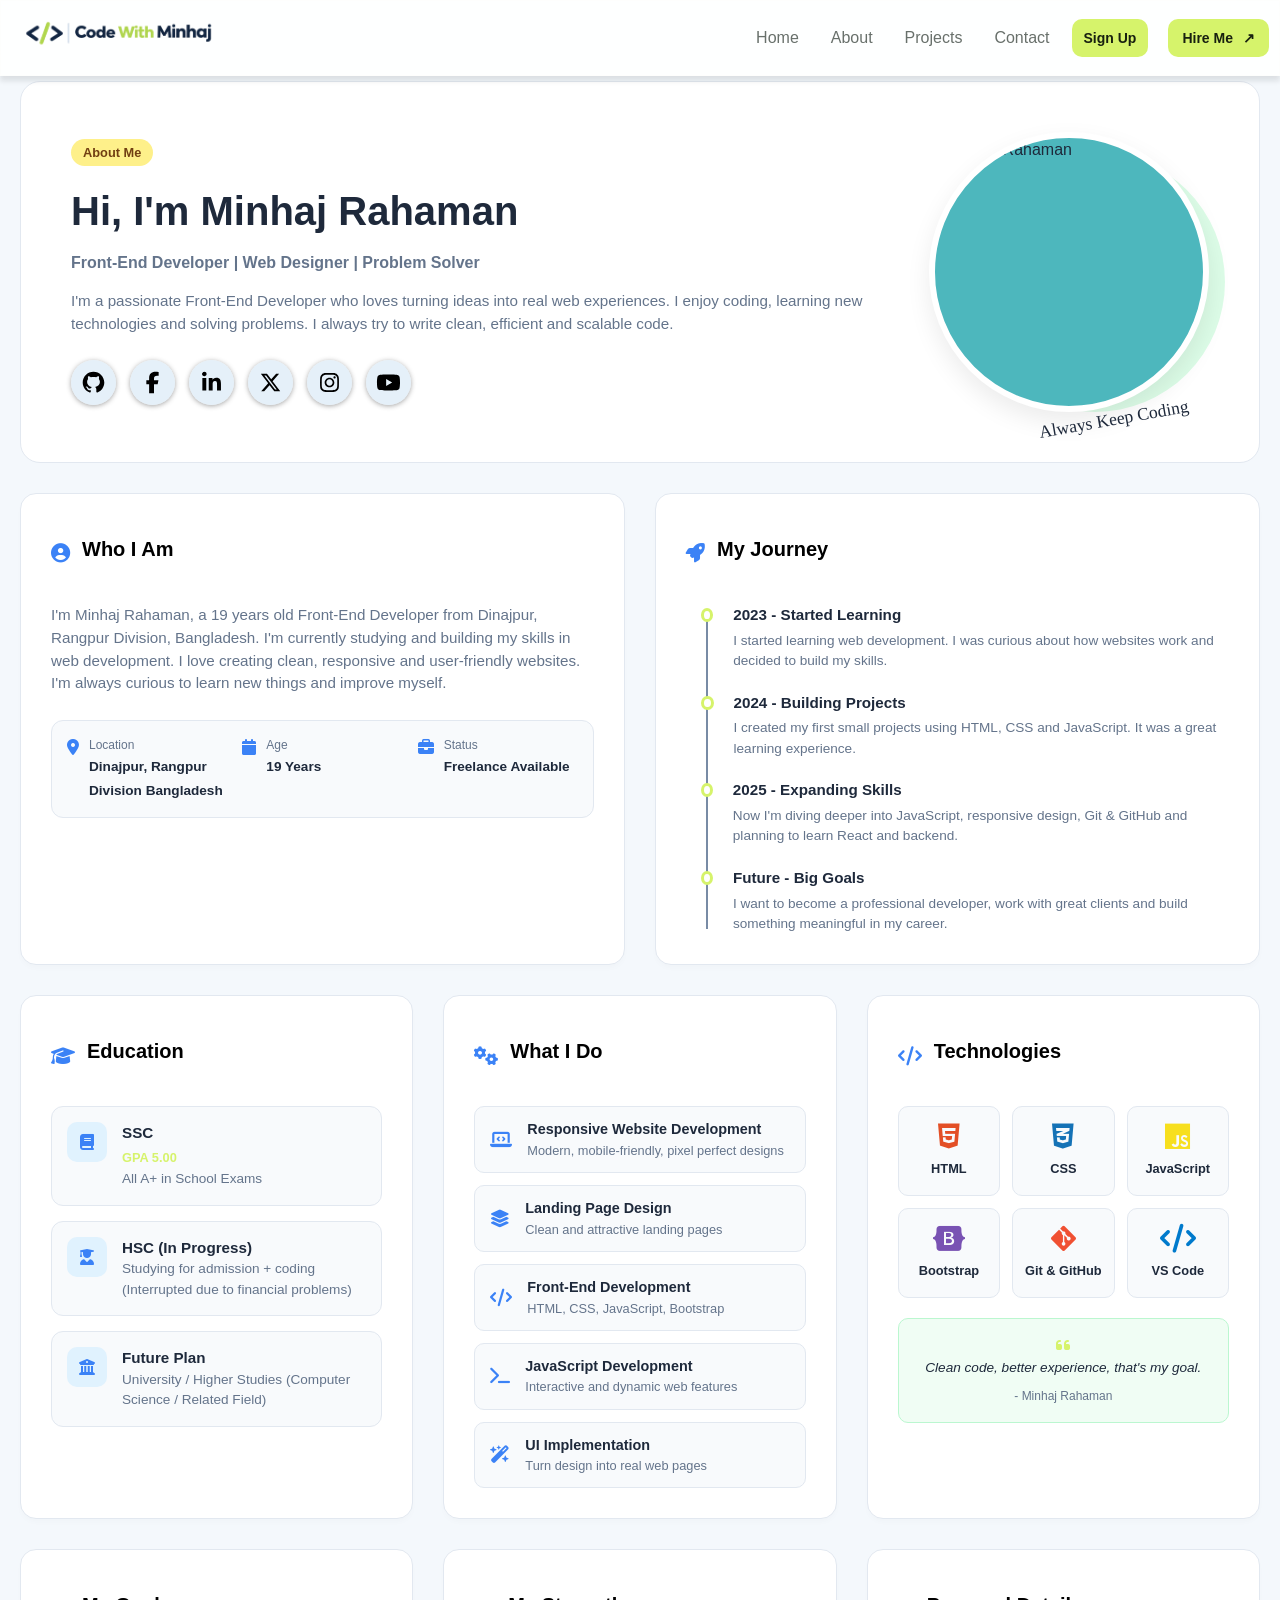
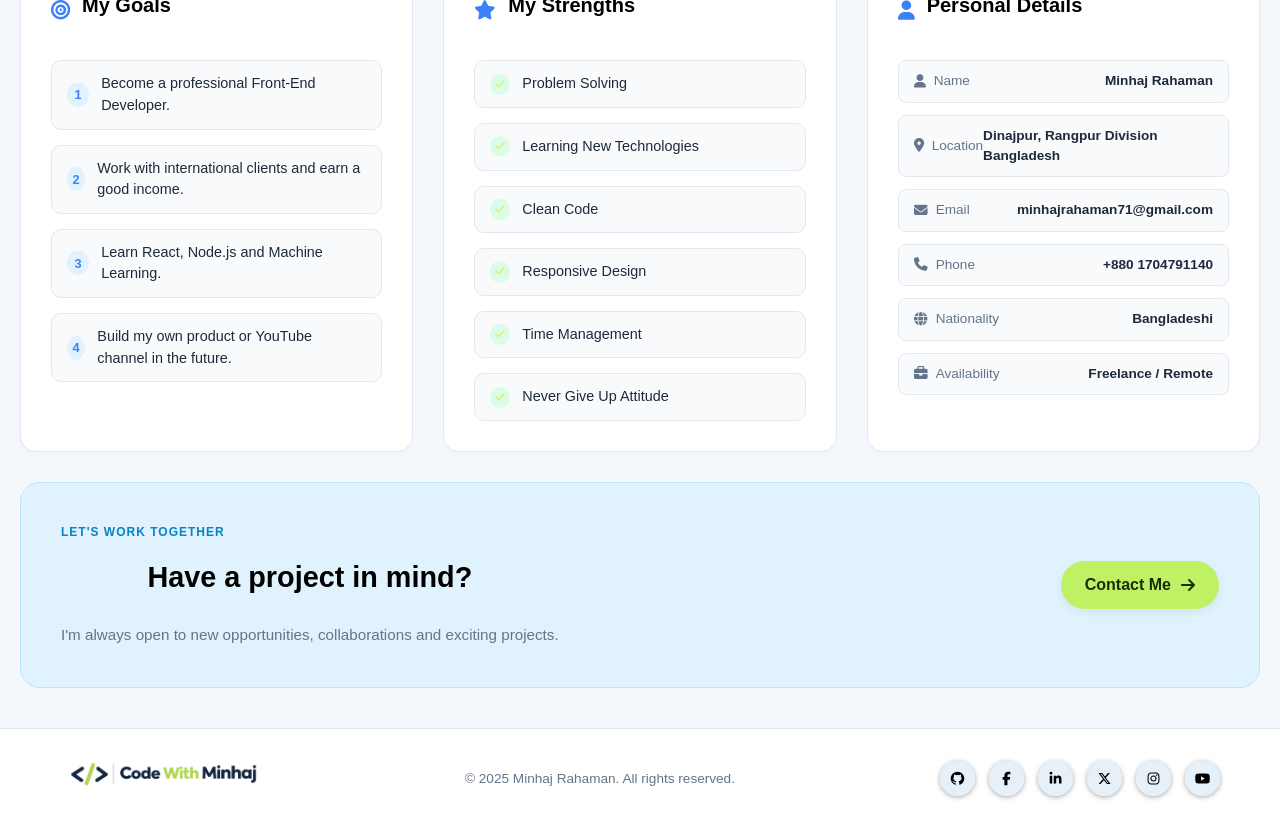
==== commit db6c08ff: "Add files via upload" ====
--- a/about.html
+++ b/about.html
@@ -325,7 +325,7 @@
                     <div class="detail-row"><span><i class="fa-solid fa-location-dot"></i>
                             Location</span><strong>Dinajpur, Rangpur Division Bangladesh</strong></div>
                     <div class="detail-row"><span><i class="fa-solid fa-envelope"></i>
-                            Email</span><strong>minhajrahaman71@gmail.com</strong></div>
+                            Email</span><strong class="email-link">minhajrahaman71@gmail.com</strong></div>
                     <div class="detail-row"><span><i class="fa-solid fa-phone"></i> Phone</span><strong>+880
                             1704791140</strong></div>
                     <div class="detail-row"><span><i class="fa-solid fa-globe"></i>
@@ -340,7 +340,9 @@
         <section class="cta-banner">
             <div class="cta-content">
                 <span class="cta-subtitle">LET'S WORK TOGETHER</span>
-                <h2>Have a project in mind?</h2>
+                <div class="h2-div">
+                    <h2>Have a project in mind?</h2>
+                </div>
                 <p>I'm always open to new opportunities, collaborations and exciting projects.</p>
             </div>
             <div class="cta-action">
--- a/CSS ALL/about.css
+++ b/CSS ALL/about.css
@@ -77,6 +77,13 @@
 }
 
 .logo-icon {
+    width: 206px;
+    height: 33px;
+    object-fit: cover;
+    cursor: pointer;
+}
+
+.logo-icon-copy {
     width: 206px;
     height: 33px;
     object-fit: cover;
@@ -700,6 +707,11 @@
     padding: 10px 15px;
     border-radius: 8px;
     border: 1px solid var(--border-color);
+}
+
+strong.email-link {
+    overflow-wrap: anywhere;
+    word-break: break-word;
 }
 
 .detail-row span {
@@ -1231,6 +1243,17 @@
         object-fit: cover;
         cursor: pointer;
         margin-top: 10px;
+
+    }
+
+    .info-footer {
+        display: grid;
+        grid-template-columns: repeat(1, 1fr);
+        gap: 15px;
+        background: #f8fafc;
+        padding: 15px;
+        border-radius: 12px;
+        border: 1px solid var(--border-color);
     }
 }
 
@@ -1293,15 +1316,7 @@
         color: var(--text-main);
     }
 
-    .info-footer {
-        display: grid;
-        grid-template-columns: repeat(1, 1fr);
-        gap: 15px;
-        background: #f8fafc;
-        padding: 15px;
-        border-radius: 12px;
-        border: 1px solid var(--border-color);
-    }
+
 
 
     .timeline-content p {
@@ -1346,7 +1361,7 @@
         font-size: 20px;
         font-weight: 800;
         margin-bottom: 5px;
-        margin-left: -67px;
+        margin-left: 0px;
     }
 
     .social-icons-copy {
@@ -1362,12 +1377,35 @@
         margin-top: 10px;
     }
 }
-/* 
+
 @media (max-width:360px) {
     .site-header {
         padding: 0px 0px;
-        /* max-width: 360px; */
-        /* width: 100%;
+        max-width: 360px;
+        width: 100%;
+    }
+
+    .img-bg-shape {
+        position: absolute;
+        width: 230px;
+        height: 230px;
+        background: #dcfce7;
+        border-radius: 50%;
+        top: 20px;
+        right: -5px;
+        z-index: 1;
+    }
+
+    .hero-image img {
+        width: 250px;
+        height: 250px;
+        object-fit: cover;
+        border-radius: 50%;
+        border: 6px solid #fff;
+        box-shadow: 0 10px 25px rgba(0, 0, 0, 0.08);
+        position: relative;
+        z-index: 2;
+        margin-left: -10px;
     }
 
     .navbar {
@@ -1381,4 +1419,174 @@
         padding-left: 10px;
         width: 100%;
     }
-} */ +
+    .cta-banner h2 {
+        font-size: 20px;
+        font-weight: 800;
+        margin-bottom: 5px;
+        margin-left: 0px;
+    }
+
+    .footer-container {
+        gap: 10px;
+        margin: 0 auto;
+        padding: 0 20px;
+        display: flex;
+        justify-content: space-between;
+        align-items: center;
+        flex-direction: column;
+    }
+
+    .tech-grid {
+        display: grid;
+        grid-template-columns: repeat(2, 1fr);
+        gap: 12px;
+        margin-bottom: 20px;
+    }
+
+}
+
+@media (max-width:345px) {
+    .card {
+        background: var(--card-bg);
+        border-radius: 16px;
+        padding: 30px;
+        border: 1px solid var(--border-color);
+        box-shadow: 0 4px 6px -1px rgba(0, 0, 0, 0.02);
+        /* margin-right: 50px; */
+        max-width: 308px;
+    }
+}
+
+@media (max-width:340px) {
+    .card {
+        background: var(--card-bg);
+        border-radius: 16px;
+        padding: 30px;
+        border: 1px solid var(--border-color);
+        box-shadow: 0 4px 6px -1px rgba(0, 0, 0, 0.02);
+        /* margin-right: 50px; */
+        max-width: 302px;
+    }
+
+    .detail-row strong {
+        color: var(--text-main);
+        margin-left: 54px;
+        overflow-wrap: anywhere;
+        word-break: break-word;
+    }
+
+    .detail-row strong {
+        color: var(--text-main);
+        margin-left: 25px;
+        overflow-wrap: anywhere;
+        word-break: break-word;
+    }
+}
+
+@media (max-width:335px) {
+    .card {
+        background: var(--card-bg);
+        border-radius: 16px;
+        padding: 30px;
+        border: 1px solid var(--border-color);
+        box-shadow: 0 4px 6px -1px rgba(0, 0, 0, 0.02);
+        /* margin-right: 50px; */
+        max-width: 295px;
+    }
+}
+
+@media (max-width:330px) {
+    .card {
+        background: var(--card-bg);
+        border-radius: 16px;
+        padding: 30px;
+        border: 1px solid var(--border-color);
+        box-shadow: 0 4px 6px -1px rgba(0, 0, 0, 0.02);
+        /* margin-right: 50px; */
+        max-width: 292px;
+    }
+
+    .hero-content h1 {
+        font-size: 20px;
+        font-weight: 700;
+        margin-bottom: 10px;
+    }
+
+    .subtitle {
+        color: var(--text-muted);
+        font-weight: 600;
+        font-size: 13px;
+        margin-bottom: 15px;
+    }
+
+    .tech-grid {
+        display: grid;
+        grid-template-columns: repeat(1, 1fr);
+        gap: 12px;
+        margin-bottom: 20px;
+    }
+}
+
+@media (max-width:325px) {
+    .card {
+        background: var(--card-bg);
+        border-radius: 16px;
+        padding: 30px;
+        border: 1px solid var(--border-color);
+        box-shadow: 0 4px 6px -1px rgba(0, 0, 0, 0.02);
+        /* margin-right: 50px; */
+        max-width: 283px;
+    }
+
+    .subtitle {
+        color: var(--text-muted);
+        font-weight: 600;
+        font-size: 13px;
+        margin-bottom: 15px;
+        padding: 0px 10px;
+    }
+
+    .hero-content h1 {
+        font-size: 20px;
+        font-weight: 700;
+        margin-bottom: 10px;
+        padding: 0px 10px;
+    }
+
+    .badge {
+        background: var(--yellow-badge);
+        color: #713f12;
+        padding: 4px 12px;
+        border-radius: 20px;
+        font-size: 0.8rem;
+        font-weight: 600;
+        display: inline-block;
+        margin-bottom: 15px;
+        margin-left: 7px;
+    }
+
+    .description {
+        color: var(--text-muted);
+        font-size: 12px;
+        margin-bottom: 25px;
+        padding: 0px 10px;
+    }
+
+    .social-icons {
+        display: flex;
+        gap: 9px;
+    }
+}
+
+@media (max-width:320px) {
+    .card {
+        background: var(--card-bg);
+        border-radius: 16px;
+        padding: 30px;
+        border: 1px solid var(--border-color);
+        box-shadow: 0 4px 6px -1px rgba(0, 0, 0, 0.02);
+        /* margin-right: 50px; */
+        max-width: 283px;
+    }
+}
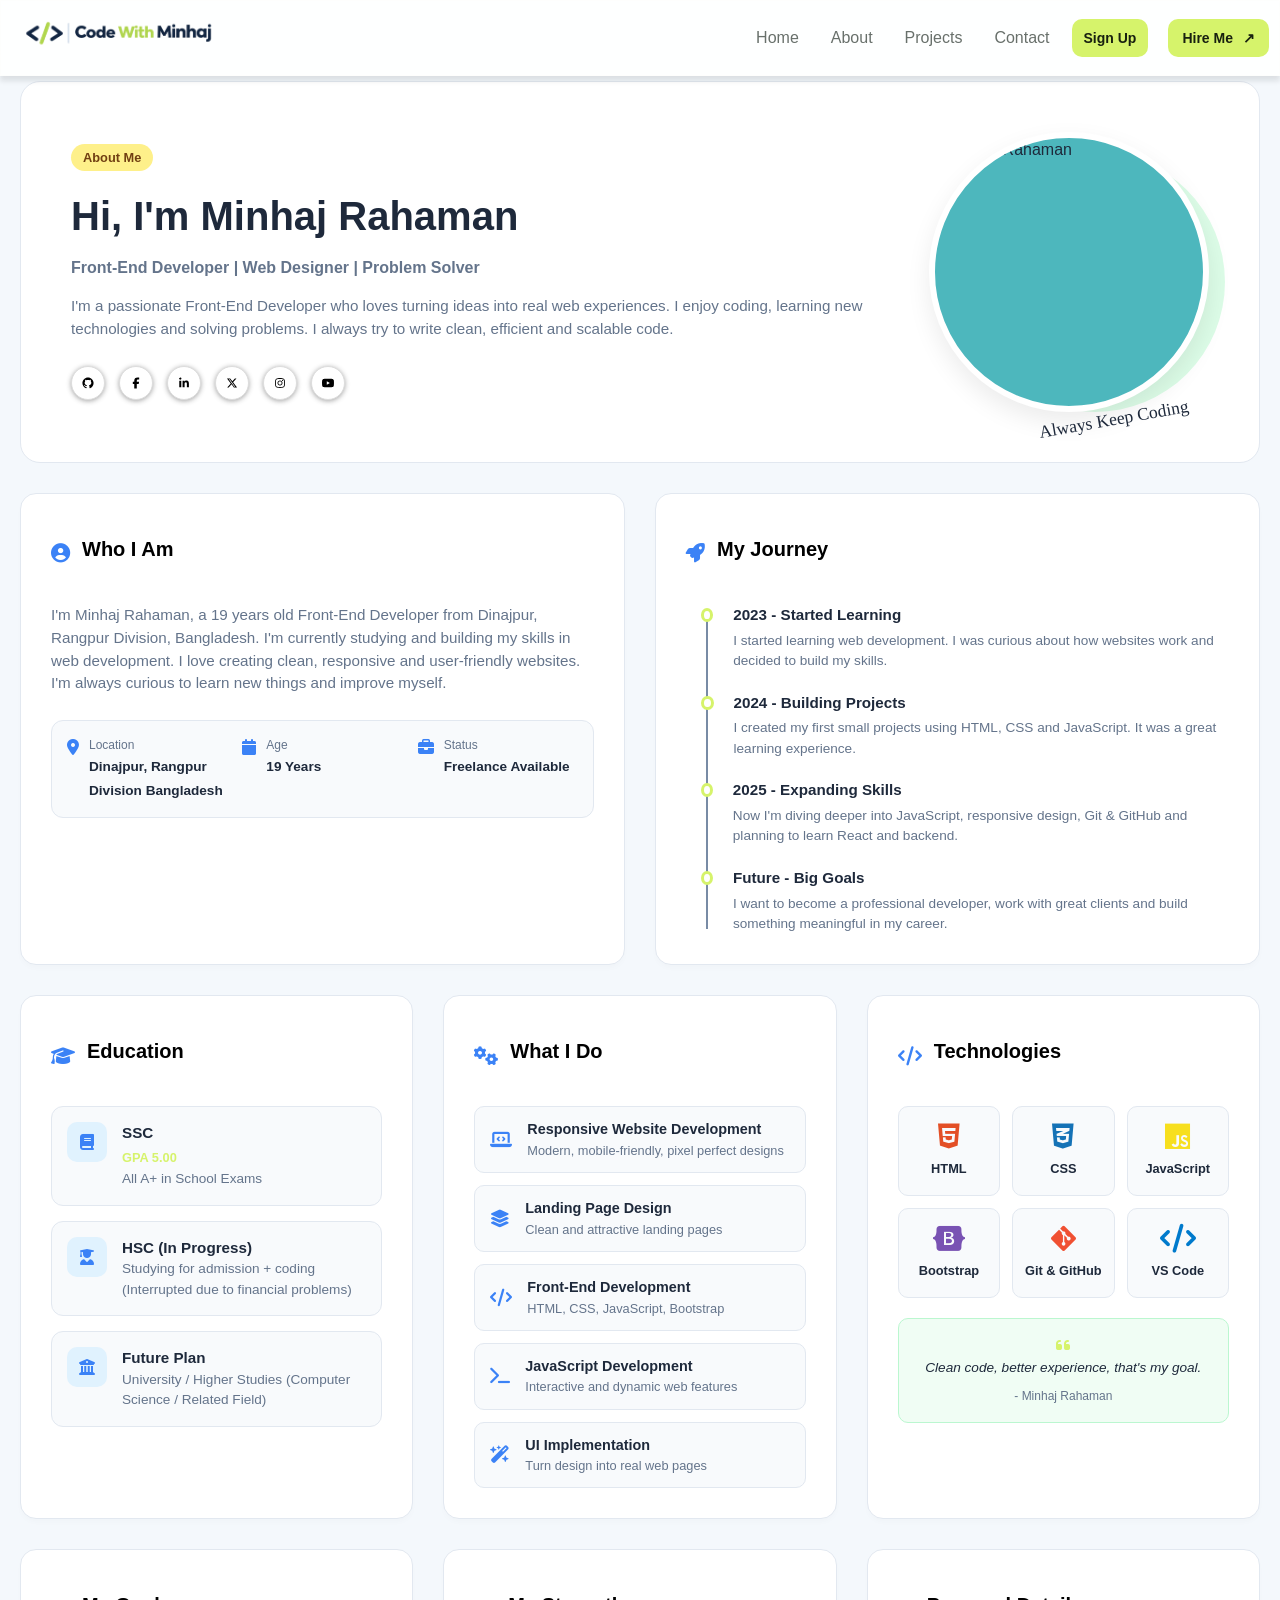
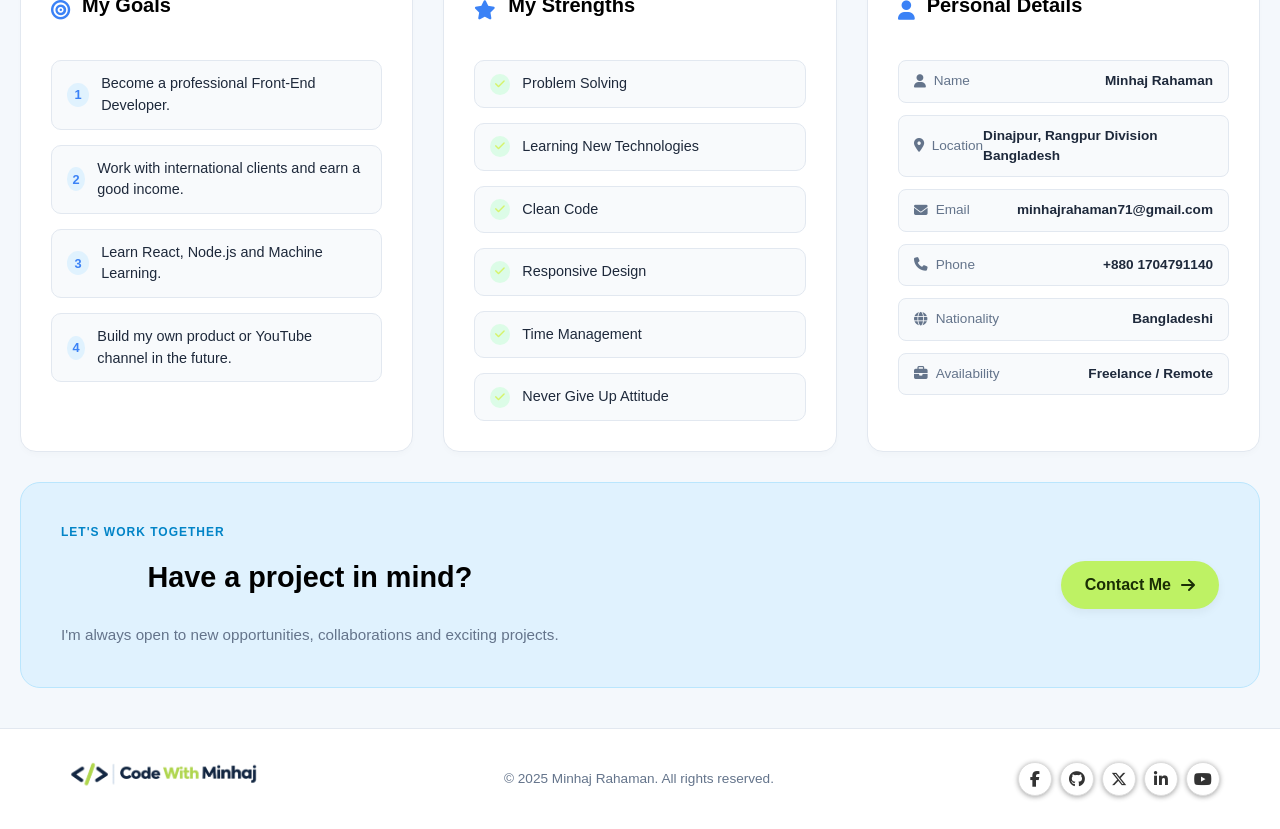
==== commit 5f0d481b: "Add files via upload" ====
--- a/about.html
+++ b/about.html
@@ -360,27 +360,90 @@
                 <img class="logo-icon-copy" src="./assets/image/logo/logo.svg" alt="Logo">
             </div>
             <p>&copy; 2025 Minhaj Rahaman. All rights reserved.</p>
-            <div class="social-icons-copy">
-                <div class="social-media-div" id="gitHubLinkCopy">
-                    <img src="./assets/image/social media icon/github.svg" alt="GitHub" class="social-icon-copy">
-                </div>
-                <div class="social-media-div" id="facebookLinkCopy">
-                    <img src="./assets/image/social media icon/facebook.svg" alt="Facebook" class="social-icon-copy">
-                </div>
-                <div class="social-media-div" id="linkedInLinkCopy">
-                    <img src="./assets/image/social media icon/linkedin.svg" alt="LinkedIn" class="social-icon-copy">
-                </div>
-                <div class="social-media-div" id="twitterLinkCopy">
-                    <img src="./assets/image/social media icon/twitter.svg" alt="Twitter" class="social-icon-copy">
-                </div>
-                <div class="social-media-div" id="instagramLinkCopy">
-                    <img src="./assets/image/social media icon/instagram.svg" alt="Instagram" class="social-icon-copy">
-                </div>
-                <div class="social-media-div" id="youtubeLinkCopy">
-                    <img src="./assets/image/social media icon/youtube.svg" alt="YouTube" class="social-icon-copy">
-                </div>
-            </div>
-        </div>
+            <div class="social-wrapper">
+
+                <!-- Mobile Social Trigger -->
+                <button class="social-trigger" id="socialTrigger">
+                    <i class="fa-solid fa-share-nodes"></i>
+                    <span class="tooltip">Social Links</span>
+                </button>
+
+                <!-- Desktop Social Icons -->
+                <div class="desktop-socials">
+
+                    <a href="https://www.facebook.com/profile.php?id=61593977812787" class="social-icon social-link"
+                        target="_blank">
+                        <i class="fa-brands fa-facebook-f"></i>
+                        <span class="tooltip">Facebook</span>
+                    </a>
+
+                    <a href="https://github.com/" class="social-icon social-link" target="_blank">
+                        <i class="fa-brands fa-github"></i>
+                        <span class="tooltip">GitHub</span>
+                    </a>
+
+                    <a href="https://x.com/" class="social-icon social-link" target="_blank">
+                        <i class="fa-brands fa-x-twitter"></i>
+                        <span class="tooltip">X</span>
+                    </a>
+
+                    <a href="https://www.linkedin.com/in/minhaj-rahman-126982433/" class="social-icon social-link"
+                        target="_blank">
+                        <i class="fa-brands fa-linkedin-in"></i>
+                        <span class="tooltip">LinkedIn</span>
+                    </a>
+
+                    <a href="https://www.youtube.com/@code_with_minhaj" class="social-icon social-link" target="_blank">
+                        <i class="fa-brands fa-youtube"></i>
+                        <span class="tooltip">YouTube</span>
+                    </a>
+
+                </div>
+
+
+                <!-- Social Popup -->
+                <div class="social-overlay" id="socialOverlay">
+
+                    <div class="social-popup" id="socialPopup">
+
+                        <button class="popup-close" id="popupClose">
+                            <i class="fa-solid fa-xmark"></i>
+                        </button>
+
+                        <h3>Social Links</h3>
+
+                        <div class="popup-socials">
+
+                            <a href="#" class="social-icon">
+                                <i class="fa-brands fa-facebook-f"></i>
+                                <span class="tooltip" id="facebookLinkCopy">Facebook</span>
+                            </a>
+
+                            <a href="#" class="social-icon">
+                                <i class="fa-brands fa-github"></i>
+                                <span class="tooltip " id="">GitHub</span>
+                            </a>
+
+                            <a href="#" class="social-icon">
+                                <i class="fa-brands fa-x-twitter"></i>
+                                <span class="tooltip " id="">X</span>
+                            </a>
+
+                            <a href="#" class="social-icon">
+                                <i class="fa-brands fa-linkedin-in"></i>
+                                <span class="tooltip" id="linkedInLinkCopy">LinkedIn</span>
+                            </a>
+
+                            <a href="#" class="social-icon">
+                                <i class="fa-brands fa-youtube"></i>
+                                <span class="tooltip" id="youtubeLinkCopy">YouTube</span>
+                            </a>
+
+                        </div>
+
+                    </div>
+
+                </div>
     </footer>
     <div class="signup-popup" id="signUpPopup">
         <div class="signup-box">
--- a/CSS ALL/about.css
+++ b/CSS ALL/about.css
@@ -341,30 +341,6 @@
     gap: 14px;
 }
 
-.social-icon-copy {
-    width: 35px;
-    height: 35px;
-    background-color: hwb(208 86% 3% / 0.726);
-    border-radius: 50%;
-    display: flex;
-    padding: 9px;
-    align-items: center;
-    justify-content: center;
-    color: #4b5563;
-    box-shadow: 0 1px 5px rgba(160, 160, 160, 0.945);
-    text-decoration: none;
-    transition: all 0.3s ease;
-    cursor: pointer;
-}
-
-.social-icon-copy:hover {
-    color: #ffffff;
-    background-color: lab(83.5% -1.04 -4.29 / 0.726);
-}
-
-.social-icon-copy:active {
-    transform: scale(0.9);
-}
 
 img.minhaj-image {
     background: #4db7bd;
@@ -784,6 +760,222 @@
     display: flex;
     justify-content: space-between;
     align-items: center;
+}
+
+/* =========================
+   SOCIAL COMMON
+========================= */
+
+.social-wrapper {
+    display: flex;
+    justify-content: center;
+    align-items: center;
+}
+
+.desktop-socials {
+    display: flex;
+    gap: 8px;
+}
+
+.social-icon,
+.social-trigger {
+    position: relative;
+
+    width: 34px;
+    height: 34px;
+
+    display: flex;
+    justify-content: center;
+    align-items: center;
+
+    border-radius: 50%;
+    border: 1px solid #ddd;
+
+    background: #fff;
+    color: #333;
+
+    text-decoration: none;
+    cursor: pointer;
+
+    transition: 0.25s ease;
+}
+
+.social-icon:hover,
+.social-trigger:hover {
+    transform: translateY(-3px);
+}
+
+
+/* =========================
+   TOOLTIP
+========================= */
+
+.tooltip {
+    position: absolute;
+
+    bottom: calc(100% + 8px);
+    left: 50%;
+
+    transform: translateX(-50%) translateY(5px);
+
+    background: #222;
+    color: #fff;
+
+    font-size: 11px;
+    white-space: nowrap;
+
+    padding: 5px 8px;
+    border-radius: 5px;
+
+    opacity: 0;
+    visibility: hidden;
+
+    pointer-events: none;
+
+    transition: 0.2s ease;
+}
+
+.tooltip::after {
+    content: "";
+
+    position: absolute;
+
+    top: 100%;
+    left: 50%;
+
+    transform: translateX(-50%);
+
+    border-left: 5px solid transparent;
+    border-right: 5px solid transparent;
+    border-top: 5px solid #222;
+}
+
+.social-icon:hover .tooltip,
+.social-trigger:hover .tooltip {
+    opacity: 1;
+    visibility: visible;
+
+    transform: translateX(-50%) translateY(0);
+}
+
+
+/* =========================
+   MOBILE TRIGGER
+========================= */
+
+.social-trigger {
+    display: none;
+
+    border: 1px solid #ddd;
+}
+
+
+/* =========================
+   POPUP OVERLAY
+========================= */
+
+.social-overlay {
+    position: fixed;
+
+    inset: 0;
+
+    display: flex;
+    justify-content: center;
+    align-items: center;
+
+    background: rgba(0, 0, 0, 0.35);
+
+    opacity: 0;
+    visibility: hidden;
+
+    transition: 0.25s ease;
+
+    z-index: 9999;
+}
+
+
+/* Popup open */
+
+.social-overlay.active {
+    opacity: 1;
+    visibility: visible;
+}
+
+
+/* =========================
+   POPUP
+========================= */
+
+.social-popup {
+    position: relative;
+
+    width: min(90%, 320px);
+
+    padding: 25px 20px;
+
+    background: #fff;
+
+    border-radius: 14px;
+
+    box-shadow: 0 15px 40px rgba(0, 0, 0, 0.2);
+
+    transform: scale(0.85);
+
+    transition: 0.25s ease;
+}
+
+.social-overlay.active .social-popup {
+    transform: scale(1);
+}
+
+.social-popup h3 {
+    text-align: center;
+
+    margin: 0 0 20px;
+
+    font-size: 18px;
+}
+
+
+/* =========================
+   CLOSE BUTTON
+========================= */
+
+.popup-close {
+    position: absolute;
+
+    top: 10px;
+    right: 10px;
+
+    width: 30px;
+    height: 30px;
+
+    border: none;
+    border-radius: 50%;
+
+    background: #f2f2f2;
+
+    cursor: pointer;
+
+    transition: 0.2s ease;
+}
+
+.popup-close:hover {
+    transform: rotate(90deg);
+}
+
+
+/* =========================
+   POPUP SOCIAL ICONS
+========================= */
+
+.popup-socials {
+    display: flex;
+    justify-content: center;
+    align-items: center;
+
+    gap: 10px;
+    flex-wrap: wrap;
 }
 
 .footer p {
@@ -1257,6 +1449,18 @@
     }
 }
 
+@media (max-width: 472px) {
+
+    .desktop-socials {
+        display: none;
+    }
+
+    .social-trigger {
+        display: flex;
+    }
+
+}
+
 @media (max-width:440px) {
     .hero-image img {
         width: 250px;
@@ -1316,6 +1520,13 @@
         color: var(--text-main);
     }
 
+    .tech-grid {
+        display: grid;
+        grid-template-columns: repeat(2, 1fr);
+        gap: 12px;
+        margin-bottom: 20px;
+    }
+
 
 
 
@@ -1434,7 +1645,7 @@
         display: flex;
         justify-content: space-between;
         align-items: center;
-        flex-direction: column;
+        flex-direction: row;
     }
 
     .tech-grid {
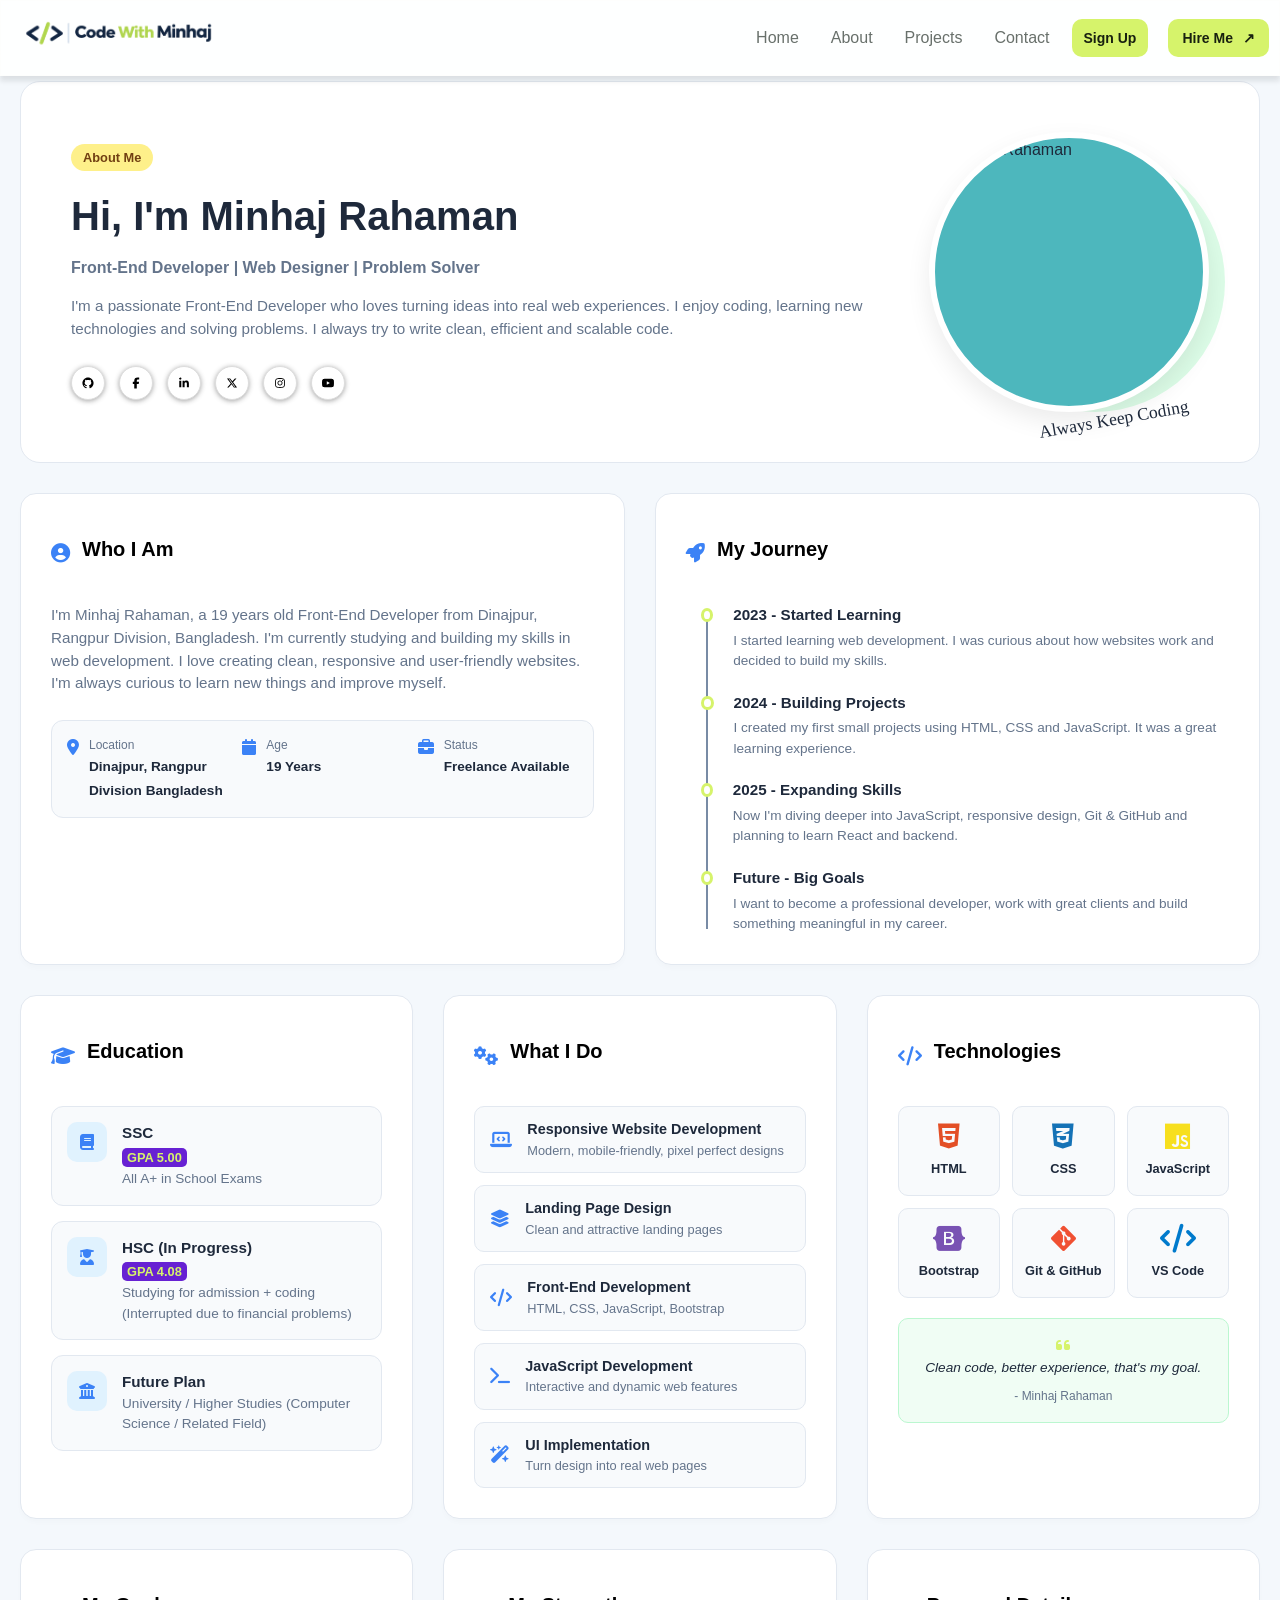
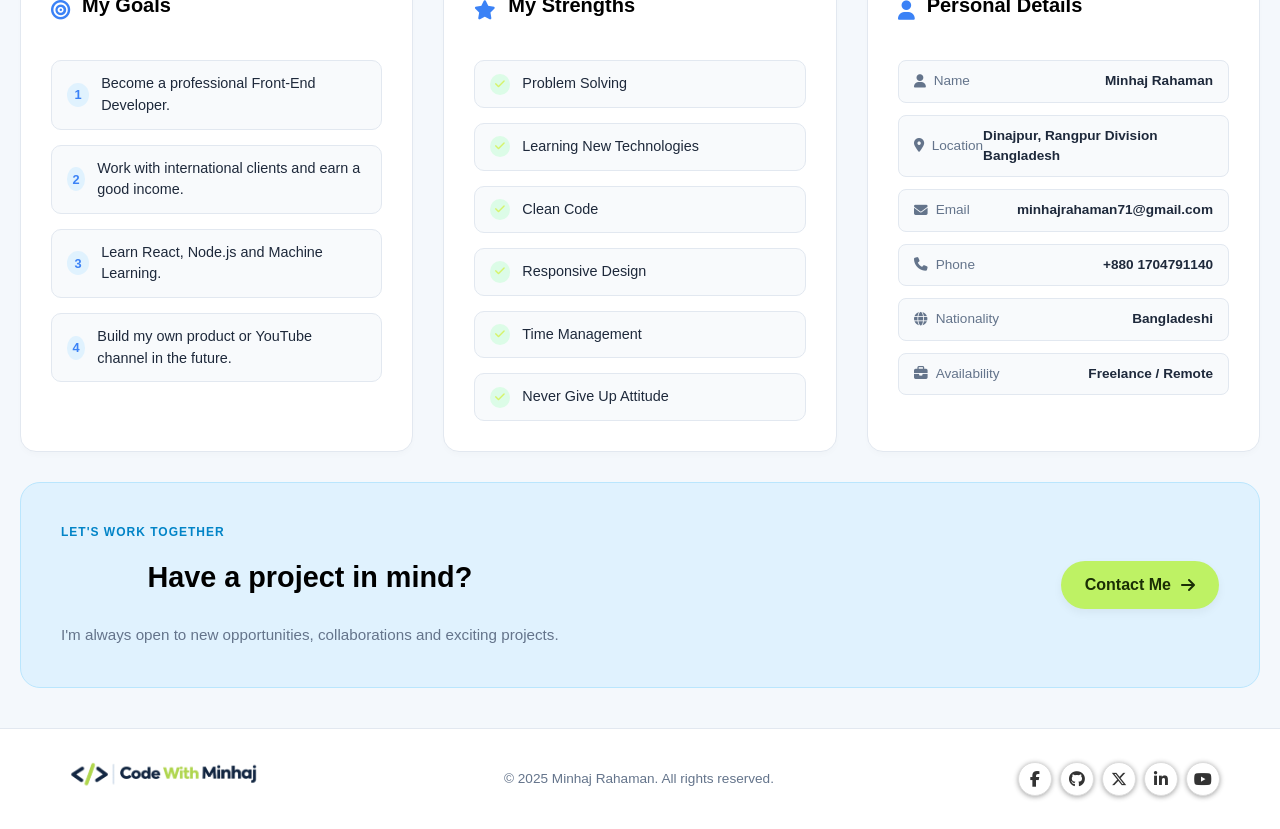
==== commit 9fe6a182: "Add files via upload" ====
--- a/about.html
+++ b/about.html
@@ -183,6 +183,7 @@
                         <div class="edu-icon"><i class="fa-solid fa-user-graduate"></i></div>
                         <div>
                             <h3>HSC (In Progress)</h3>
+                            <span class="highlight">GPA 4.08</span>
                             <p>Studying for admission + coding (Interrupted due to financial problems)</p>
                         </div>
                     </div>
--- a/CSS ALL/about.css
+++ b/CSS ALL/about.css
@@ -534,6 +534,9 @@
     font-size: 0.8rem;
     color: var(--accent-green);
     font-weight: 600;
+    padding: 2px 5px;
+    background: #6721d3;
+    border-radius: 5px;
 }
 
 .edu-card p {
